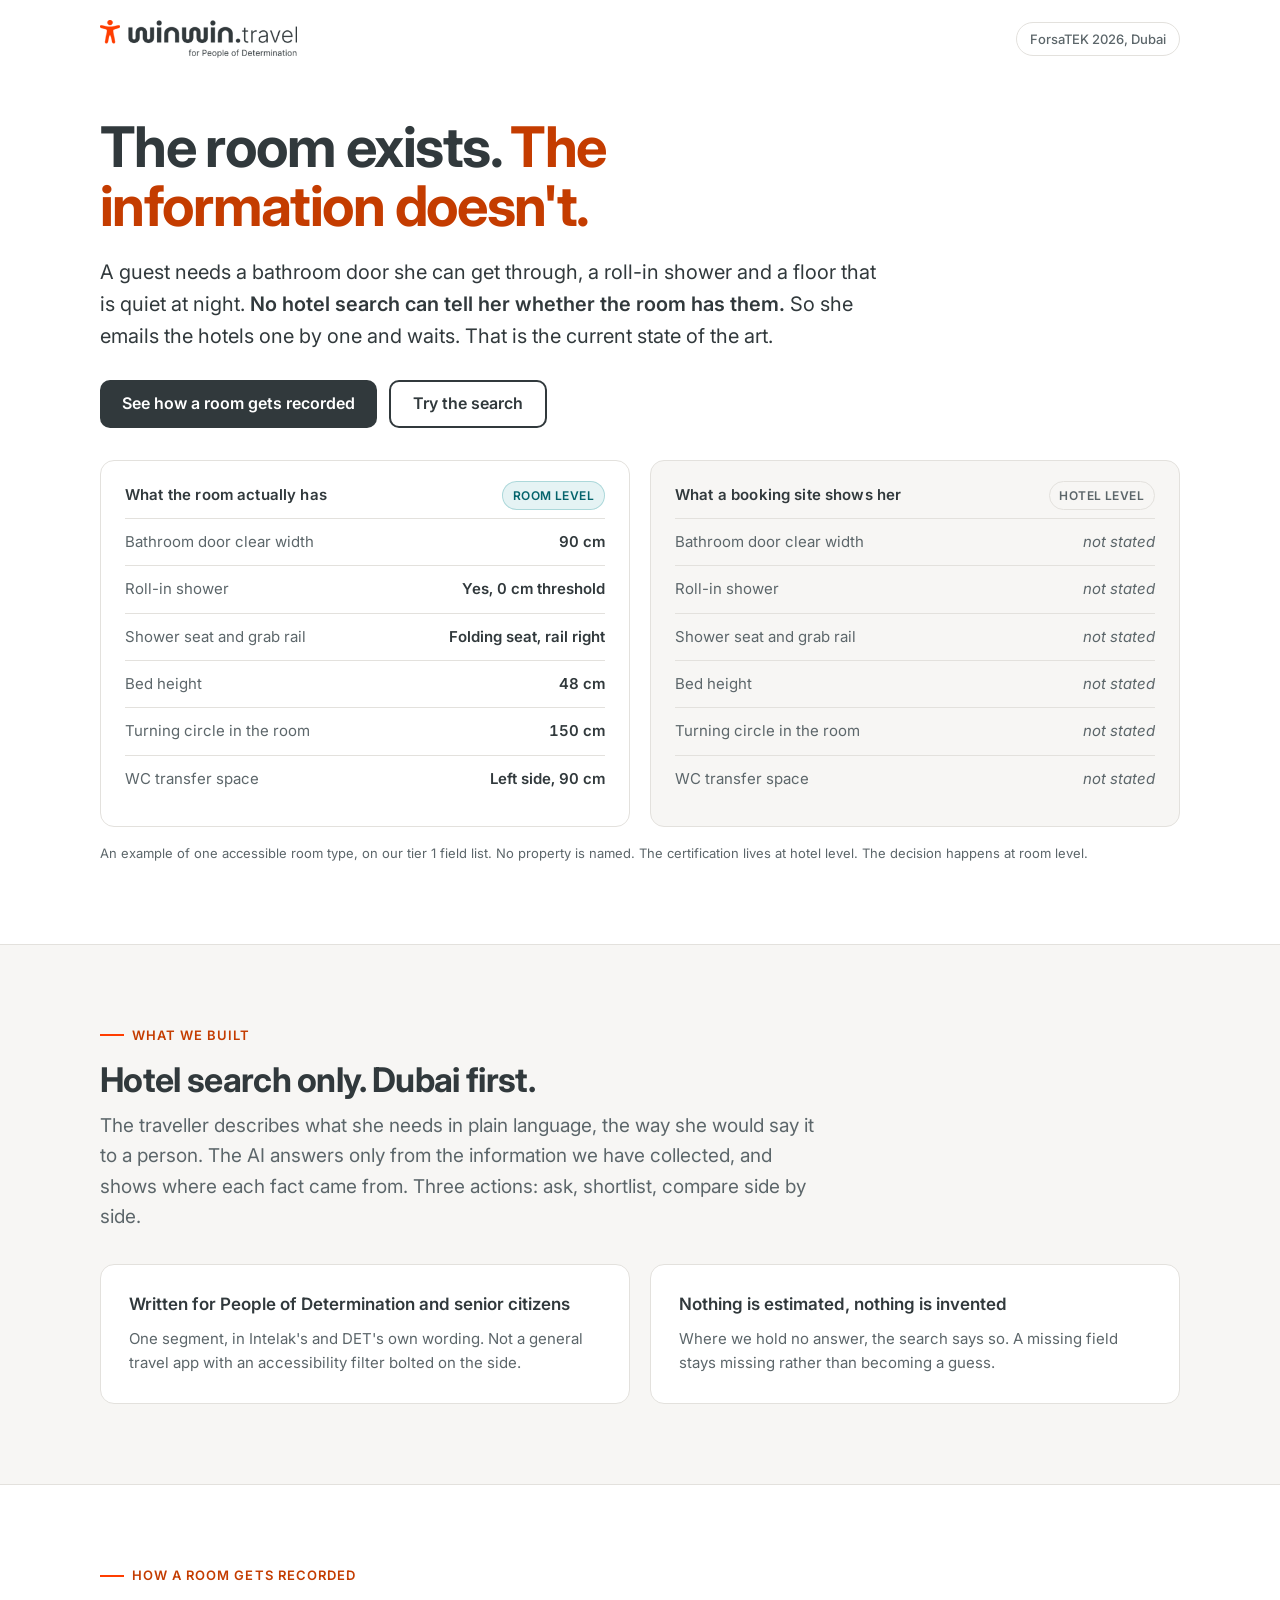
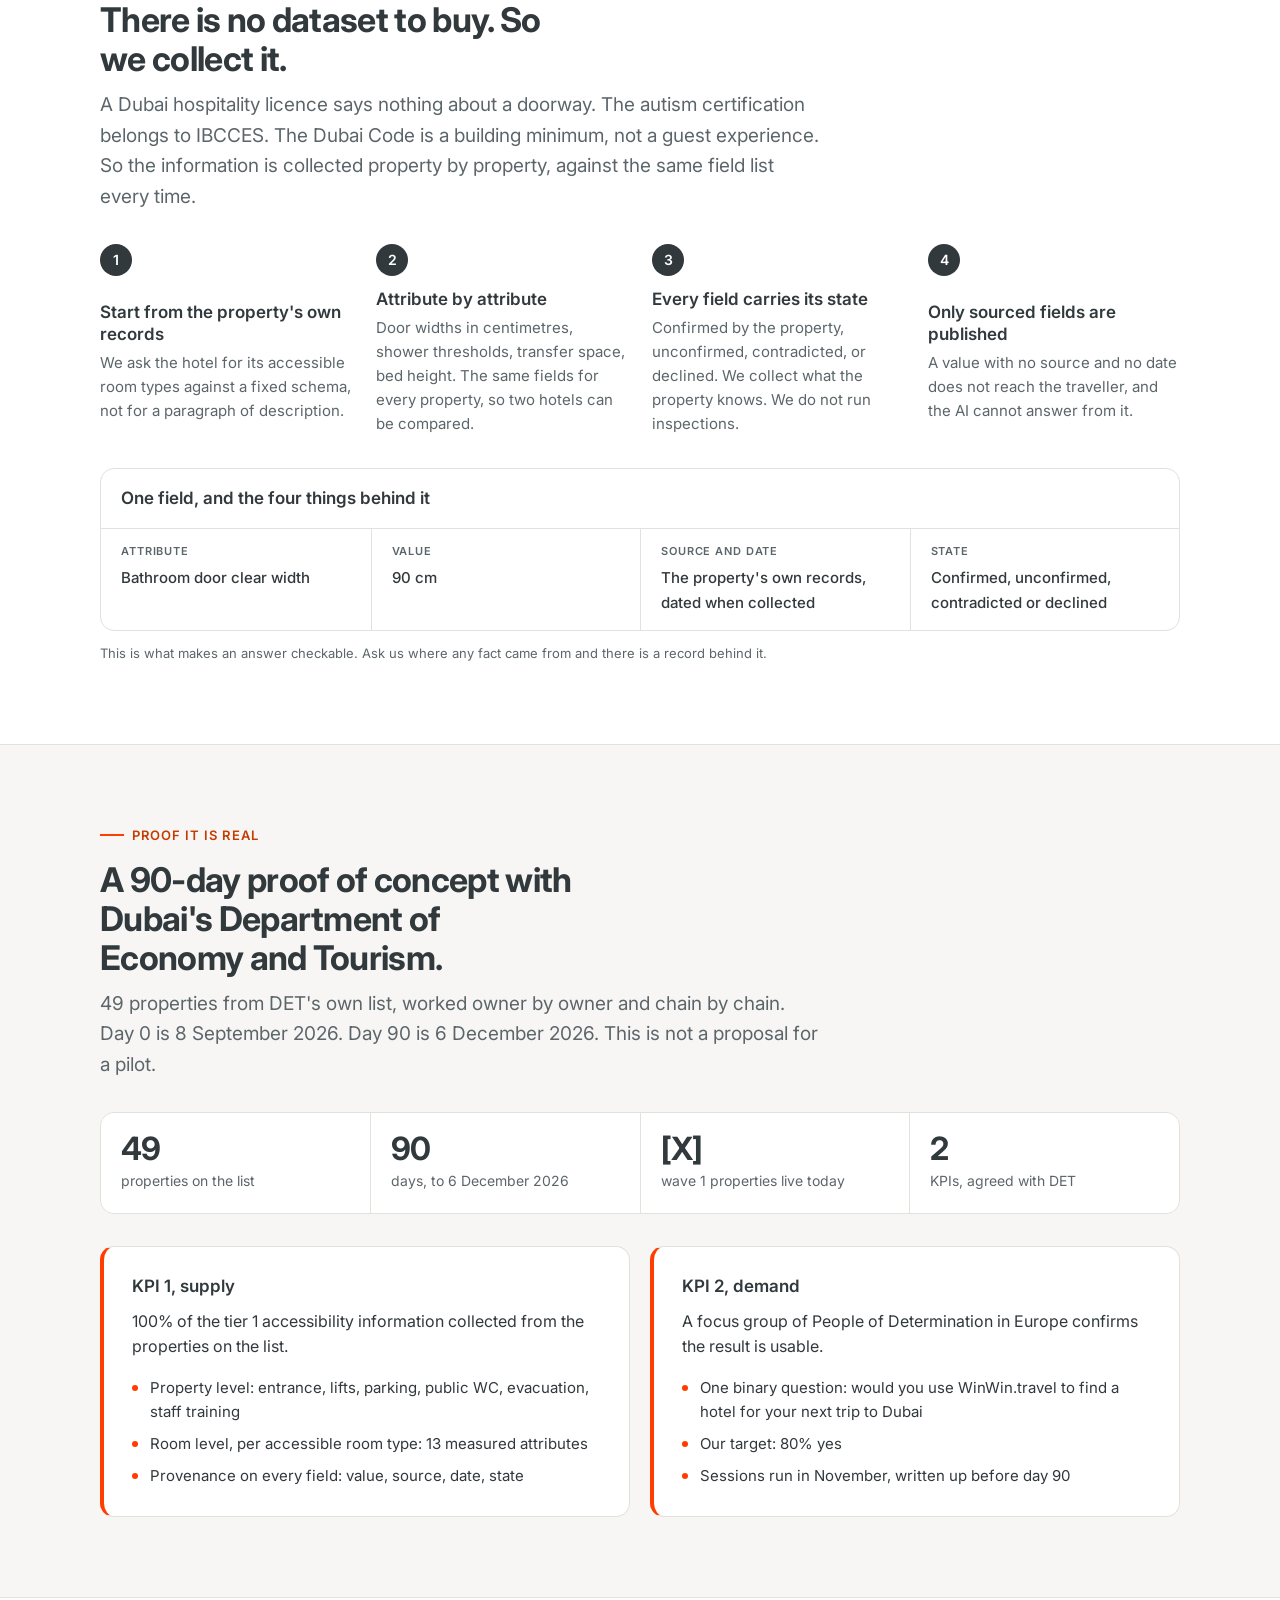
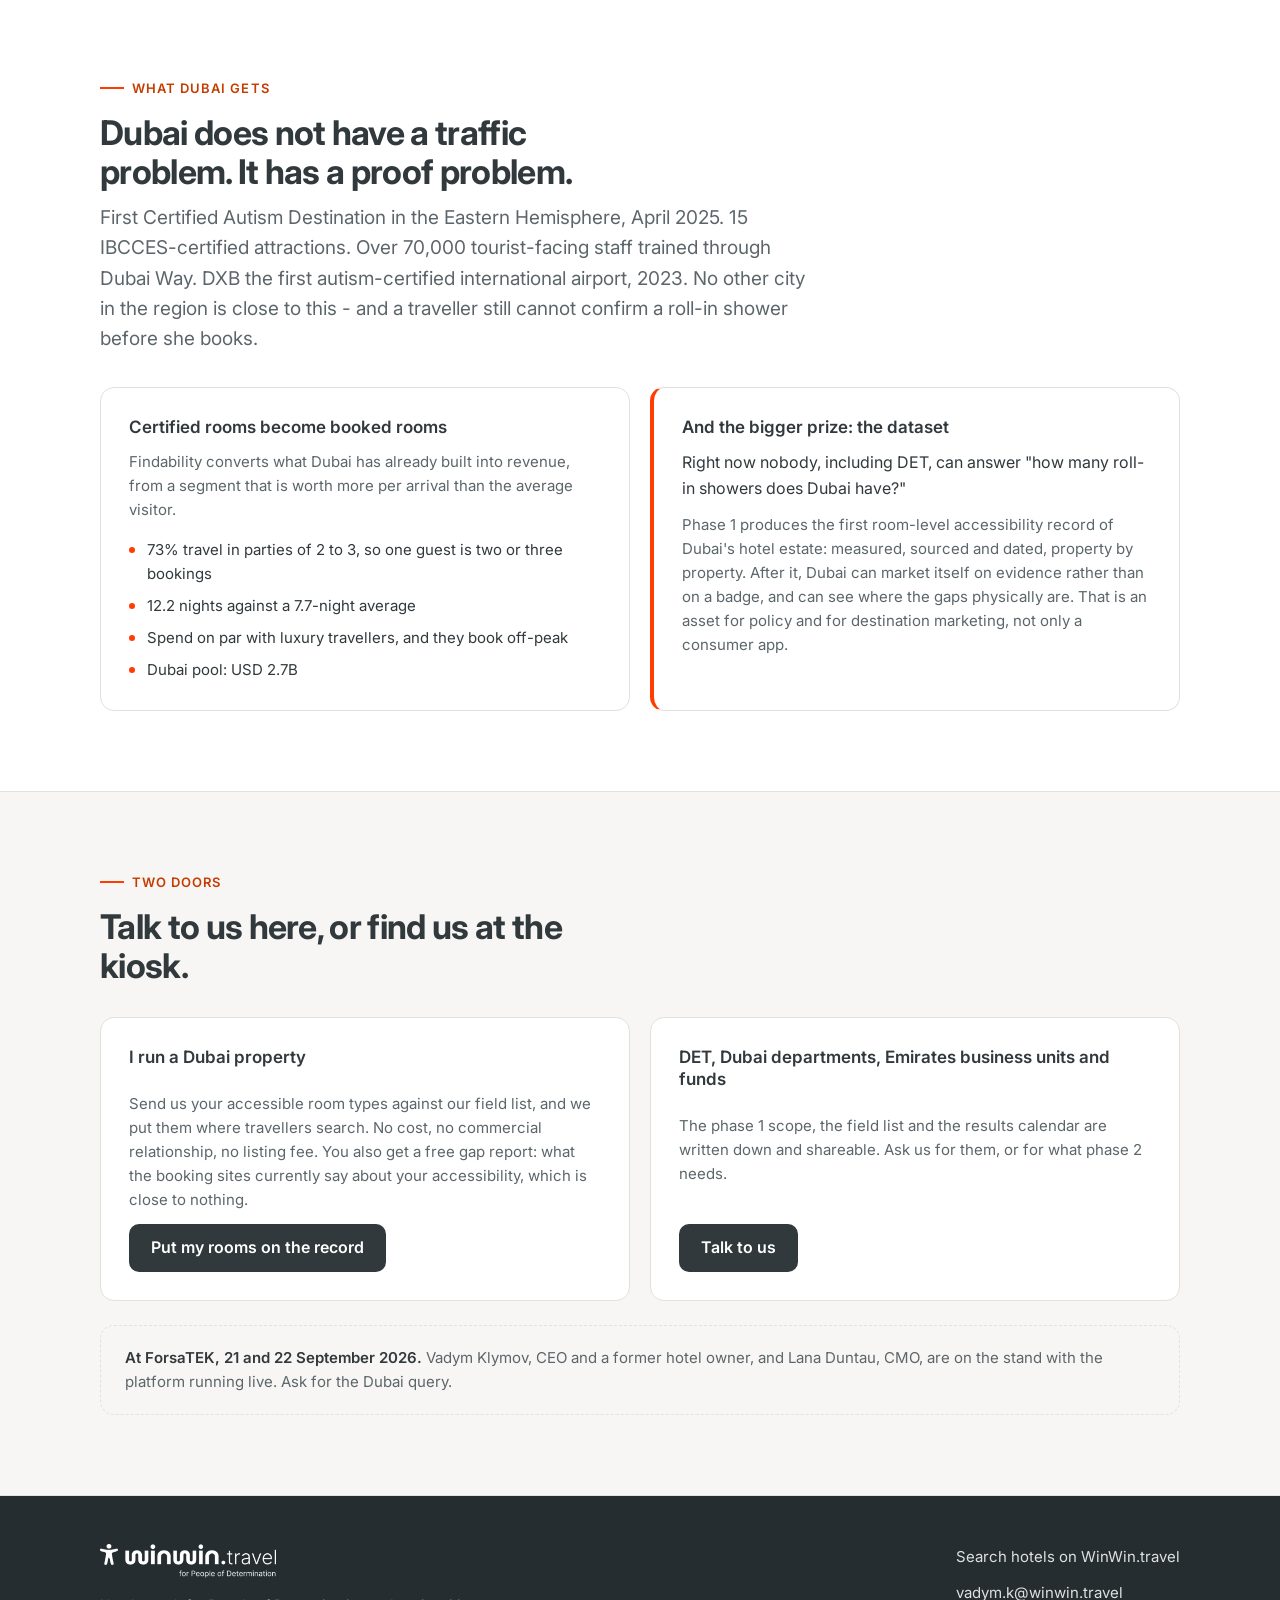
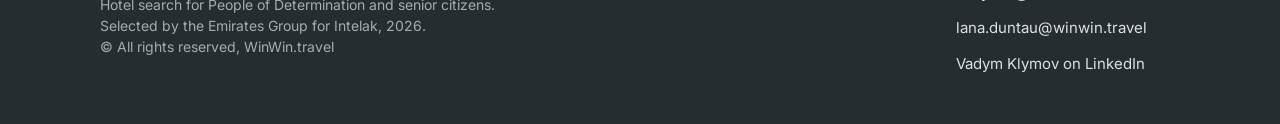
==== forsatek/index.html @ 9379a4a3 "forsatek landing QR destination for the ForsaTEK kiosk panel. Six blocks: the gap, the bridge, how a" ====
<!DOCTYPE html>
<html lang="en">
<head>
<!-- Google Tag Manager -->
<script>(function(w,d,s,l,i){w[l]=w[l]||[];w[l].push({'gtm.start':
new Date().getTime(),event:'gtm.js'});var f=d.getElementsByTagName(s)[0],
j=d.createElement(s),dl=l!='dataLayer'?'&l='+l:'';j.async=true;j.src=
'https://www.googletagmanager.com/gtm.js?id='+i+dl;f.parentNode.insertBefore(j,f);
})(window,document,'script','dataLayer','GTM-TPFXL96C');</script>
<!-- End Google Tag Manager -->
<meta charset="UTF-8">
<meta name="viewport" content="width=device-width, initial-scale=1.0">
<title>How a room gets recorded - WinWin.travel at ForsaTEK 2026</title>
<meta name="description" content="Hotel search for People of Determination and senior citizens. We collect hotel accessibility information room by room, with a source and a date on every field, and make it searchable in plain language. Dubai first.">
<meta name="theme-color" content="#31393C">
<meta property="og:title" content="The room exists. The information doesn't.">
<meta property="og:description" content="WinWin.travel collects hotel accessibility information room by room and makes it searchable in plain language. A 90-day proof of concept in Dubai.">
<meta property="og:type" content="website">
<link rel="preconnect" href="https://fonts.googleapis.com">
<link rel="preconnect" href="https://fonts.gstatic.com" crossorigin>
<link href="https://fonts.googleapis.com/css2?family=Inter:wght@400;500;600;700&display=swap" rel="stylesheet">
<link rel="icon" type="image/png" href="../shared/favicon.png">

<!--
  CLEARANCE - three places on this page name a third party. All three are the
  same decision, still open as of 27 Aug 2026, and each is marked inline with
  <!- - clearance - ->:
    1. "Dubai's Department of Economy and Tourism" in the proof section.
       Needs Jeff's approved sentence in writing.
    2. Emirates Group / Intelak in the footer. Goes to Fahad, not Jeff.
    3. The status word on the proof of concept - scoped, agreed, running.
  Strip or reword all three together. The kiosk panel and this page must say
  the same thing.

  PLACEHOLDER - the wave 1 property count is marked [X]. It changes daily.
  Fill it before the QR is printed, or delete that one stat.
-->

<style>
*, *::before, *::after { box-sizing: border-box; margin: 0; padding: 0; }
:root {
  color-scheme: light;
  --ink:      #31393C;
  --ink-2:    #5C666A;
  --brand:    #FF3D00;
  --brand-ink:#C43C00;
  --teal:     #078691;
  --line:     #E3E1DD;
  --bg:       #FFFFFF;
  --bg-2:     #F7F6F4;
  --r: 14px;
  --font: 'Inter', ui-sans-serif, system-ui, -apple-system, sans-serif;
}
html { -webkit-text-size-adjust: 100%; scroll-behavior: smooth; }
@media (prefers-reduced-motion: reduce) { html { scroll-behavior: auto; } }
body {
  font-family: var(--font);
  font-size: 1rem; line-height: 1.6;
  color: var(--ink); background: var(--bg);
  -webkit-font-smoothing: antialiased;
}
img { max-width: 100%; display: block; }
a { color: var(--brand-ink); }
a:focus-visible, .btn:focus-visible, .skip:focus {
  outline: 3px solid var(--brand-ink); outline-offset: 3px; border-radius: 4px;
}
.skip {
  position: absolute; left: -9999px; top: 0;
  background: var(--ink); color: #fff; padding: .75rem 1rem; z-index: 50;
  text-decoration: none;
}
.skip:focus { left: .5rem; top: .5rem; }

.wrap { width: min(1080px, 92vw); margin-inline: auto; }
section { padding-block: clamp(2.75rem, 7vw, 5rem); }
.alt { background: var(--bg-2); border-block: 1px solid var(--line); }

/* ── HEAD ───────────────────────────────────── */
.site-head {
  display: flex; align-items: center; justify-content: space-between;
  gap: 1rem; padding-block: 1.25rem;
}
.site-head img { height: clamp(30px, 5vw, 38px); width: auto; }
.tag {
  font-size: .8125rem; font-weight: 500; color: var(--ink-2);
  border: 1px solid var(--line); border-radius: 2rem;
  padding: .35rem .8rem; white-space: nowrap;
}

/* ── TYPE ───────────────────────────────────── */
h1 {
  font-size: clamp(2rem, 7vw, 3.5rem); line-height: 1.05;
  letter-spacing: -.03em; font-weight: 700; max-width: 16ch;
}
h1 em { font-style: normal; color: var(--brand-ink); }
h2 {
  font-size: clamp(1.5rem, 4.2vw, 2.125rem); line-height: 1.15;
  letter-spacing: -.02em; font-weight: 700; max-width: 22ch;
}
h3 { font-size: 1.0625rem; line-height: 1.3; font-weight: 600; }
.eyebrow {
  display: flex; align-items: center; gap: .5rem;
  font-size: .8125rem; font-weight: 600; letter-spacing: .08em;
  text-transform: uppercase; color: var(--brand-ink); margin-bottom: .875rem;
}
.eyebrow::before { content: ''; width: 1.5rem; height: 2px; background: var(--brand); flex: none; }
.lede { font-size: clamp(1rem, 2.2vw, 1.1875rem); color: var(--ink-2); max-width: 60ch; }
.note { font-size: .8125rem; color: var(--ink-2); }
p + p, h2 + .lede, h3 + p { margin-top: .75rem; }
.stack > * + * { margin-top: 1.5rem; }

/* ── HERO ───────────────────────────────────── */
.hero { padding-top: clamp(1.5rem, 4vw, 2.5rem); }
.hero .lede { margin-top: 1.25rem; font-size: clamp(1.0625rem, 2.4vw, 1.25rem); color: var(--ink); }
.hero .lede b { font-weight: 600; }
.cta-row { display: flex; flex-wrap: wrap; gap: .75rem; margin-top: 1.75rem; }
.btn {
  display: inline-flex; align-items: center; justify-content: center; gap: .5rem;
  min-height: 48px; padding: .75rem 1.375rem; border-radius: 10px;
  background: var(--ink); color: #fff; text-decoration: none;
  font-weight: 600; font-size: 1rem; line-height: 1.2;
  transition: background .18s;
}
.btn:hover { background: #1E2426; }
.btn--ghost { background: #fff; color: var(--ink); border: 2px solid var(--ink); }
.btn--ghost:hover { background: var(--bg-2); }

/* ── PANELS / SPLIT ─────────────────────────── */
.split { display: grid; gap: 1rem; margin-top: 2rem; }
@media (min-width: 760px) { .split { grid-template-columns: 1fr 1fr; gap: 1.25rem; } }
.panel {
  background: #fff; border: 1px solid var(--line);
  border-radius: var(--r); padding: 1.25rem clamp(1.25rem, 2.5vw, 1.5rem) 1.5rem;
}
.panel--muted { background: var(--bg-2); }
.panel-head {
  display: flex; align-items: baseline; justify-content: space-between;
  gap: .75rem; flex-wrap: wrap; padding-bottom: .5rem;
}
.panel-head h3 { font-size: .9375rem; letter-spacing: .01em; }
.badge {
  font-size: .75rem; font-weight: 600; letter-spacing: .04em; text-transform: uppercase;
  padding: .25rem .6rem; border-radius: 2rem;
  background: rgba(7,134,145,.1); color: #05646C; border: 1px solid rgba(7,134,145,.25);
}
.badge--flat { background: var(--bg-2); color: var(--ink-2); border-color: var(--line); }
.rows { list-style: none; }
.rows li {
  display: flex; align-items: baseline; justify-content: space-between; gap: 1rem;
  padding: .7rem 0; border-top: 1px solid var(--line); font-size: .9375rem;
}
.rows .k { color: var(--ink-2); }
.rows .v { font-weight: 600; text-align: right; font-variant-numeric: tabular-nums; }
.panel--muted .rows .v { font-weight: 400; color: var(--ink-2); font-style: italic; }

/* ── STEPS ──────────────────────────────────── */
.steps { list-style: none; display: grid; gap: 1.25rem; margin-top: 2rem; }
@media (min-width: 900px) { .steps { grid-template-columns: repeat(4, 1fr); gap: 1.5rem; } }
.steps li { display: grid; grid-template-columns: auto 1fr; gap: .875rem; align-items: start; }
@media (min-width: 900px) { .steps li { grid-template-columns: 1fr; gap: .75rem; } }
.num {
  width: 2rem; height: 2rem; border-radius: 50%; flex: none;
  background: var(--ink); color: #fff;
  display: grid; place-items: center; font-size: .875rem; font-weight: 600;
}
.steps p { font-size: .9375rem; color: var(--ink-2); margin-top: .375rem; }

/* ── FIELD ANATOMY ──────────────────────────── */
.field {
  margin-top: 2rem; border: 1px solid var(--line); border-radius: var(--r);
  background: #fff; overflow: hidden;
}
.field-top {
  padding: 1rem 1.25rem; border-bottom: 1px solid var(--line);
  font-size: 1.0625rem; font-weight: 600;
}
.field-parts { display: grid; }
@media (min-width: 700px) { .field-parts { grid-template-columns: repeat(4, 1fr); } }
.field-part { padding: .875rem 1.25rem; border-top: 1px solid var(--line); }
@media (min-width: 700px) {
  .field-part { border-top: none; border-left: 1px solid var(--line); }
  .field-part:first-child { border-left: none; }
}
.field-part .k {
  display: block; font-size: .6875rem; font-weight: 600; letter-spacing: .08em;
  text-transform: uppercase; color: var(--ink-2); margin-bottom: .25rem;
}
.field-part .v { font-size: .9375rem; font-weight: 500; }

/* ── STATS ──────────────────────────────────── */
.stats {
  display: grid; grid-template-columns: repeat(2, 1fr);
  gap: 1px; background: var(--line); border: 1px solid var(--line);
  border-radius: var(--r); overflow: hidden; margin-top: 2rem;
}
@media (min-width: 760px) { .stats { grid-template-columns: repeat(4, 1fr); } }
.stat { background: #fff; padding: 1.125rem 1.25rem 1.25rem; }
.stat b {
  display: block; font-size: clamp(1.5rem, 4vw, 2rem); font-weight: 700;
  letter-spacing: -.02em; line-height: 1.1;
}
.stat span { display: block; font-size: .875rem; color: var(--ink-2); margin-top: .25rem; }

/* ── CARDS ──────────────────────────────────── */
.cards { display: grid; gap: 1rem; margin-top: 2rem; }
@media (min-width: 760px) { .cards { grid-template-columns: 1fr 1fr; gap: 1.25rem; } }
.card {
  background: #fff; border: 1px solid var(--line); border-radius: var(--r);
  padding: clamp(1.25rem, 3vw, 1.75rem);
}
.card--lead { border-left: 4px solid var(--brand); }
.card p { color: var(--ink-2); font-size: .9375rem; }
.card p.strong { color: var(--ink); font-size: 1rem; }
.card ul { list-style: none; margin-top: 1rem; display: grid; gap: .5rem; }
.card ul li { font-size: .9375rem; padding-left: 1.125rem; position: relative; }
.card ul li::before {
  content: ''; position: absolute; left: 0; top: .55rem;
  width: .375rem; height: .375rem; border-radius: 50%; background: var(--brand);
}

/* ── DOORS ──────────────────────────────────── */
.doors { display: grid; gap: 1rem; margin-top: 2rem; }
@media (min-width: 760px) { .doors { grid-template-columns: 1fr 1fr; gap: 1.25rem; } }
.door {
  background: #fff; border: 1px solid var(--line); border-radius: var(--r);
  padding: clamp(1.25rem, 3vw, 1.75rem);
  display: flex; flex-direction: column; gap: .75rem; align-items: flex-start;
}
.door p { color: var(--ink-2); font-size: .9375rem; }
.door .btn { margin-top: auto; }
.at-event {
  margin-top: 1.5rem; padding: 1.25rem 1.5rem;
  border: 1px dashed var(--line); border-radius: var(--r);
  font-size: .9375rem; color: var(--ink-2);
}
.at-event b { color: var(--ink); font-weight: 600; }

/* ── FOOTER ─────────────────────────────────── */
.site-footer {
  background: #262D30; color: rgba(255,255,255,.8);
  padding-block: clamp(2rem, 5vw, 3rem);
}
.footer-inner { display: grid; gap: 1.5rem; }
@media (min-width: 760px) { .footer-inner { grid-template-columns: 1fr auto; align-items: start; } }
.site-footer img { height: 34px; width: auto; filter: brightness(0) invert(1); }
.footer-copy { font-size: .875rem; color: rgba(255,255,255,.6); margin-top: 1rem; line-height: 1.5; }
.footer-links { list-style: none; display: grid; gap: .625rem; }
.footer-links a { color: rgba(255,255,255,.85); text-decoration: none; font-size: .9375rem; }
.footer-links a:hover { color: var(--brand); text-decoration: underline; }
</style>
</head>
<body>
<!-- Google Tag Manager (noscript) -->
<noscript><iframe src="https://www.googletagmanager.com/ns.html?id=GTM-TPFXL96C"
height="0" width="0" style="display:none;visibility:hidden"></iframe></noscript>
<!-- End Google Tag Manager (noscript) -->

<a class="skip" href="#main">Skip to content</a>

<header class="wrap site-head">
  <img src="assets/logo.png" alt="WinWin.travel, hotel search for People of Determination" width="648" height="125">
  <span class="tag">ForsaTEK 2026, Dubai</span>
</header>

<main id="main">

  <!-- 1 - THE GAP -->
  <section class="wrap hero" aria-labelledby="gap-h">
    <h1 id="gap-h">The room exists. <em>The information doesn't.</em></h1>
    <p class="lede">
      A guest needs a bathroom door she can get through, a roll-in shower and a floor that
      is quiet at night. <b>No hotel search can tell her whether the room has them.</b>
      So she emails the hotels one by one and waits. That is the current state of the art.
    </p>
    <div class="cta-row">
      <a class="btn" href="#method">See how a room gets recorded</a>
      <a class="btn btn--ghost" href="https://winwin.travel/app/" target="_blank" rel="noopener">Try the search</a>
    </div>

    <div class="split">
      <div class="panel">
        <div class="panel-head">
          <h3>What the room actually has</h3>
          <span class="badge">Room level</span>
        </div>
        <ul class="rows">
          <li><span class="k">Bathroom door clear width</span> <span class="v">90 cm</span></li>
          <li><span class="k">Roll-in shower</span> <span class="v">Yes, 0 cm threshold</span></li>
          <li><span class="k">Shower seat and grab rail</span> <span class="v">Folding seat, rail right</span></li>
          <li><span class="k">Bed height</span> <span class="v">48 cm</span></li>
          <li><span class="k">Turning circle in the room</span> <span class="v">150 cm</span></li>
          <li><span class="k">WC transfer space</span> <span class="v">Left side, 90 cm</span></li>
        </ul>
      </div>
      <div class="panel panel--muted">
        <div class="panel-head">
          <h3>What a booking site shows her</h3>
          <span class="badge badge--flat">Hotel level</span>
        </div>
        <ul class="rows">
          <li><span class="k">Bathroom door clear width</span> <span class="v">not stated</span></li>
          <li><span class="k">Roll-in shower</span> <span class="v">not stated</span></li>
          <li><span class="k">Shower seat and grab rail</span> <span class="v">not stated</span></li>
          <li><span class="k">Bed height</span> <span class="v">not stated</span></li>
          <li><span class="k">Turning circle in the room</span> <span class="v">not stated</span></li>
          <li><span class="k">WC transfer space</span> <span class="v">not stated</span></li>
        </ul>
      </div>
    </div>
    <p class="note" style="margin-top:1rem">
      An example of one accessible room type, on our tier 1 field list. No property is named.
      The certification lives at hotel level. The decision happens at room level.
    </p>
  </section>

  <!-- 2 - THE BRIDGE -->
  <section class="alt" aria-labelledby="bridge-h">
    <div class="wrap stack">
      <div>
        <p class="eyebrow">What we built</p>
        <h2 id="bridge-h">Hotel search only. Dubai first.</h2>
        <p class="lede">
          The traveller describes what she needs in plain language, the way she would say it
          to a person. The AI answers only from the information we have collected, and shows
          where each fact came from. Three actions: ask, shortlist, compare side by side.
        </p>
      </div>
      <div class="cards">
        <div class="card">
          <h3>Written for People of Determination and senior citizens</h3>
          <p>One segment, in Intelak's and DET's own wording. Not a general travel app with an
             accessibility filter bolted on the side.</p>
        </div>
        <div class="card">
          <h3>Nothing is estimated, nothing is invented</h3>
          <p>Where we hold no answer, the search says so. A missing field stays missing rather
             than becoming a guess.</p>
        </div>
      </div>
    </div>
  </section>

  <!-- 3 - THE METHOD -->
  <section class="wrap" id="method" aria-labelledby="method-h">
    <p class="eyebrow">How a room gets recorded</p>
    <h2 id="method-h">There is no dataset to buy. So we collect it.</h2>
    <p class="lede">
      A Dubai hospitality licence says nothing about a doorway. The autism certification
      belongs to IBCCES. The Dubai Code is a building minimum, not a guest experience.
      So the information is collected property by property, against the same field list every time.
    </p>

    <ol class="steps">
      <li>
        <span class="num" aria-hidden="true">1</span>
        <div>
          <h3>Start from the property's own records</h3>
          <p>We ask the hotel for its accessible room types against a fixed schema, not for a
             paragraph of description.</p>
        </div>
      </li>
      <li>
        <span class="num" aria-hidden="true">2</span>
        <div>
          <h3>Attribute by attribute</h3>
          <p>Door widths in centimetres, shower thresholds, transfer space, bed height. The same
             fields for every property, so two hotels can be compared.</p>
        </div>
      </li>
      <li>
        <span class="num" aria-hidden="true">3</span>
        <div>
          <h3>Every field carries its state</h3>
          <p>Confirmed by the property, unconfirmed, contradicted, or declined. We collect what
             the property knows. We do not run inspections.</p>
        </div>
      </li>
      <li>
        <span class="num" aria-hidden="true">4</span>
        <div>
          <h3>Only sourced fields are published</h3>
          <p>A value with no source and no date does not reach the traveller, and the AI cannot
             answer from it.</p>
        </div>
      </li>
    </ol>

    <div class="field">
      <div class="field-top">One field, and the four things behind it</div>
      <div class="field-parts">
        <div class="field-part"><span class="k">Attribute</span><span class="v">Bathroom door clear width</span></div>
        <div class="field-part"><span class="k">Value</span><span class="v">90 cm</span></div>
        <div class="field-part"><span class="k">Source and date</span><span class="v">The property's own records, dated when collected</span></div>
        <div class="field-part"><span class="k">State</span><span class="v">Confirmed, unconfirmed, contradicted or declined</span></div>
      </div>
    </div>
    <p class="note" style="margin-top:.75rem">This is what makes an answer checkable. Ask us where any fact came from and there is a record behind it.</p>
  </section>

  <!-- 4 - PROOF -->
  <section class="alt" aria-labelledby="poc-h">
    <div class="wrap">
      <p class="eyebrow">Proof it is real</p>
      <!-- clearance: naming DET, and the status word in this heading -->
      <h2 id="poc-h">A 90-day proof of concept with Dubai's Department of Economy and Tourism.</h2>
      <p class="lede">
        49 properties from DET's own list, worked owner by owner and chain by chain. Day 0 is
        8 September 2026. Day 90 is 6 December 2026. This is not a proposal for a pilot.
      </p>

      <div class="stats">
        <div class="stat"><b>49</b><span>properties on the list</span></div>
        <div class="stat"><b>90</b><span>days, to 6 December 2026</span></div>
        <!-- PLACEHOLDER: fill or delete this stat before the QR is printed -->
        <div class="stat"><b>[X]</b><span>wave 1 properties live today</span></div>
        <div class="stat"><b>2</b><span>KPIs, agreed with DET</span></div>
      </div>

      <div class="cards">
        <div class="card card--lead">
          <h3>KPI 1, supply</h3>
          <p class="strong">100% of the tier 1 accessibility information collected from the properties on the list.</p>
          <ul>
            <li>Property level: entrance, lifts, parking, public WC, evacuation, staff training</li>
            <li>Room level, per accessible room type: 13 measured attributes</li>
            <li>Provenance on every field: value, source, date, state</li>
          </ul>
        </div>
        <div class="card card--lead">
          <h3>KPI 2, demand</h3>
          <p class="strong">A focus group of People of Determination in Europe confirms the result is usable.</p>
          <ul>
            <li>One binary question: would you use WinWin.travel to find a hotel for your next trip to Dubai</li>
            <li>Our target: 80% yes</li>
            <li>Sessions run in November, written up before day 90</li>
          </ul>
        </div>
      </div>
    </div>
  </section>

  <!-- 5 - WHAT DUBAI GETS -->
  <section class="wrap stack" aria-labelledby="dubai-h">
    <div>
      <p class="eyebrow">What Dubai gets</p>
      <h2 id="dubai-h">Dubai does not have a traffic problem. It has a proof problem.</h2>
      <p class="lede">
        First Certified Autism Destination in the Eastern Hemisphere, April 2025. 15 IBCCES-certified
        attractions. Over 70,000 tourist-facing staff trained through Dubai Way. DXB the first
        autism-certified international airport, 2023. No other city in the region is close to this -
        and a traveller still cannot confirm a roll-in shower before she books.
      </p>
    </div>

    <div class="cards">
      <div class="card">
        <h3>Certified rooms become booked rooms</h3>
        <p>Findability converts what Dubai has already built into revenue, from a segment that is
           worth more per arrival than the average visitor.</p>
        <ul>
          <li>73% travel in parties of 2 to 3, so one guest is two or three bookings</li>
          <li>12.2 nights against a 7.7-night average</li>
          <li>Spend on par with luxury travellers, and they book off-peak</li>
          <li>Dubai pool: USD 2.7B</li>
        </ul>
      </div>
      <div class="card card--lead">
        <h3>And the bigger prize: the dataset</h3>
        <p class="strong">Right now nobody, including DET, can answer "how many roll-in showers does Dubai have?"</p>
        <p>Phase 1 produces the first room-level accessibility record of Dubai's hotel estate: measured,
           sourced and dated, property by property. After it, Dubai can market itself on evidence rather
           than on a badge, and can see where the gaps physically are. That is an asset for policy and for
           destination marketing, not only a consumer app.</p>
      </div>
    </div>
  </section>

  <!-- 6 - TWO DOORS -->
  <section class="alt" aria-labelledby="doors-h">
    <div class="wrap">
      <p class="eyebrow">Two doors</p>
      <h2 id="doors-h">Talk to us here, or find us at the kiosk.</h2>

      <div class="doors">
        <div class="door">
          <h3>I run a Dubai property</h3>
          <p>Send us your accessible room types against our field list, and we put them where travellers
             search. No cost, no commercial relationship, no listing fee. You also get a free gap report:
             what the booking sites currently say about your accessibility, which is close to nothing.</p>
          <a class="btn" href="mailto:vadym.k@winwin.travel?subject=ForsaTEK%20-%20my%20property%27s%20accessible%20rooms">Put my rooms on the record</a>
        </div>
        <div class="door">
          <h3>DET, Dubai departments, Emirates business units and funds</h3>
          <p>The phase 1 scope, the field list and the results calendar are written down and shareable.
             Ask us for them, or for what phase 2 needs.</p>
          <a class="btn" href="mailto:vadym.k@winwin.travel?cc=lana.duntau@winwin.travel&amp;subject=ForsaTEK%20-%20WinWin.travel">Talk to us</a>
        </div>
      </div>

      <p class="at-event">
        <b>At ForsaTEK, 21 and 22 September 2026.</b> Vadym Klymov, CEO and a former hotel owner, and
        Lana Duntau, CMO, are on the stand with the platform running live. Ask for the Dubai query.
      </p>
    </div>
  </section>

</main>

<footer class="site-footer">
  <div class="wrap footer-inner">
    <div>
      <img src="assets/logo.png" alt="WinWin.travel" width="648" height="125">
      <p class="footer-copy">
        Hotel search for People of Determination and senior citizens.<br>
        <!-- clearance: naming the Emirates Group and Intelak goes to Fahad, not Jeff -->
        Selected by the Emirates Group for Intelak, 2026.<br>
        &copy; All rights reserved, WinWin.travel
      </p>
    </div>
    <ul class="footer-links">
      <li><a href="https://winwin.travel/app/" target="_blank" rel="noopener">Search hotels on WinWin.travel</a></li>
      <li><a href="mailto:vadym.k@winwin.travel">vadym.k@winwin.travel</a></li>
      <li><a href="mailto:lana.duntau@winwin.travel">lana.duntau@winwin.travel</a></li>
      <li><a href="https://www.linkedin.com/in/vadym-klymov/" target="_blank" rel="noopener">Vadym Klymov on LinkedIn</a></li>
    </ul>
  </div>
</footer>

<script>
// Forward UTM / click-tracking params from this page's URL onto every link that
// points to the WinWin.travel platform, so we learn which printed surface - panel
// QR, one-pager, business card, screen loop - actually converts.
(function () {
  var incoming = new URLSearchParams(window.location.search);
  var TRACKED = /^(utm_|gclid$|gbraid$|wbraid$|fbclid$|msclkid$|ttclid$|yclid$|ref$|referrer$)/i;

  var carry = [];
  incoming.forEach(function (value, key) {
    if (TRACKED.test(key)) carry.push([key, value]);
  });
  if (!carry.length) return;

  document.querySelectorAll('a[href*="winwin.travel"]').forEach(function (a) {
    var url;
    try { url = new URL(a.href, window.location.href); }
    catch (e) { return; }
    if (!/(^|\.)winwin\.travel$/i.test(url.hostname)) return;

    carry.forEach(function (pair) {
      if (!url.searchParams.has(pair[0])) url.searchParams.set(pair[0], pair[1]);
    });
    a.href = url.toString();
  });
})();
</script>
</body>
</html>
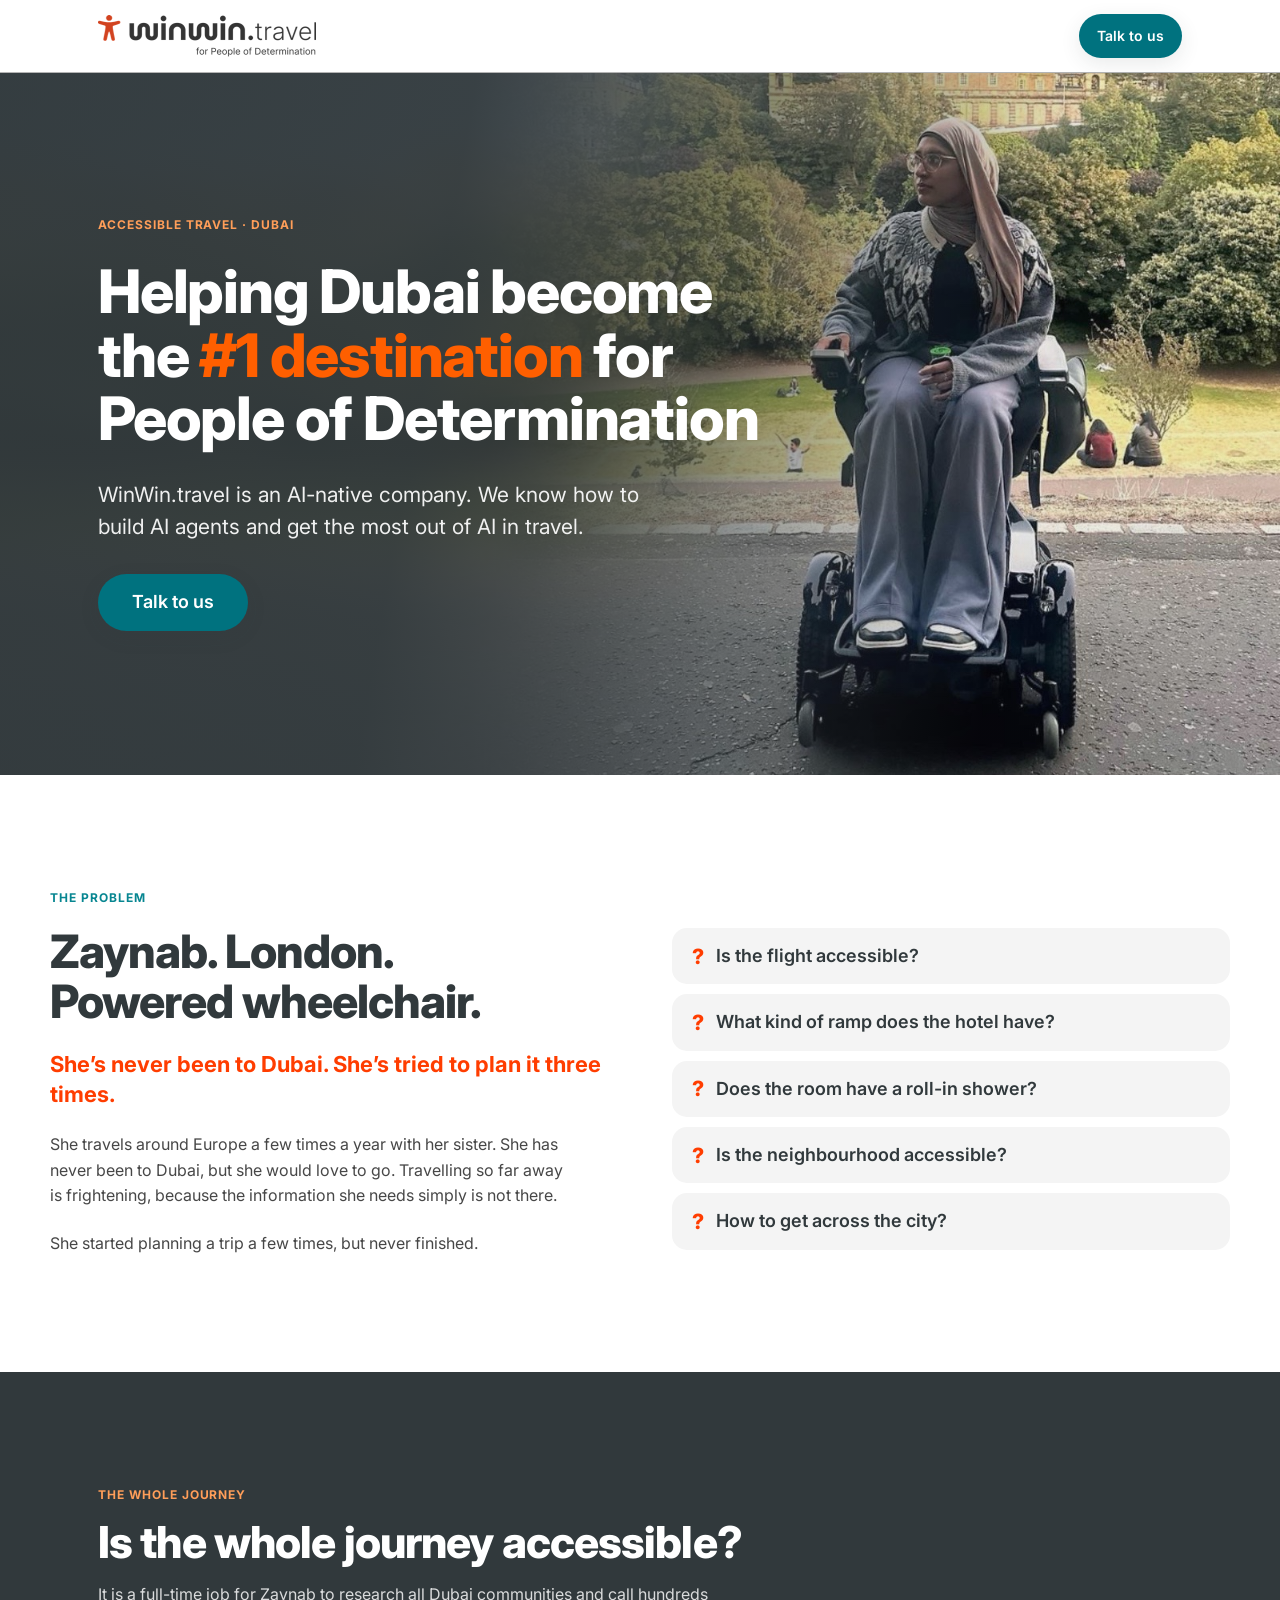
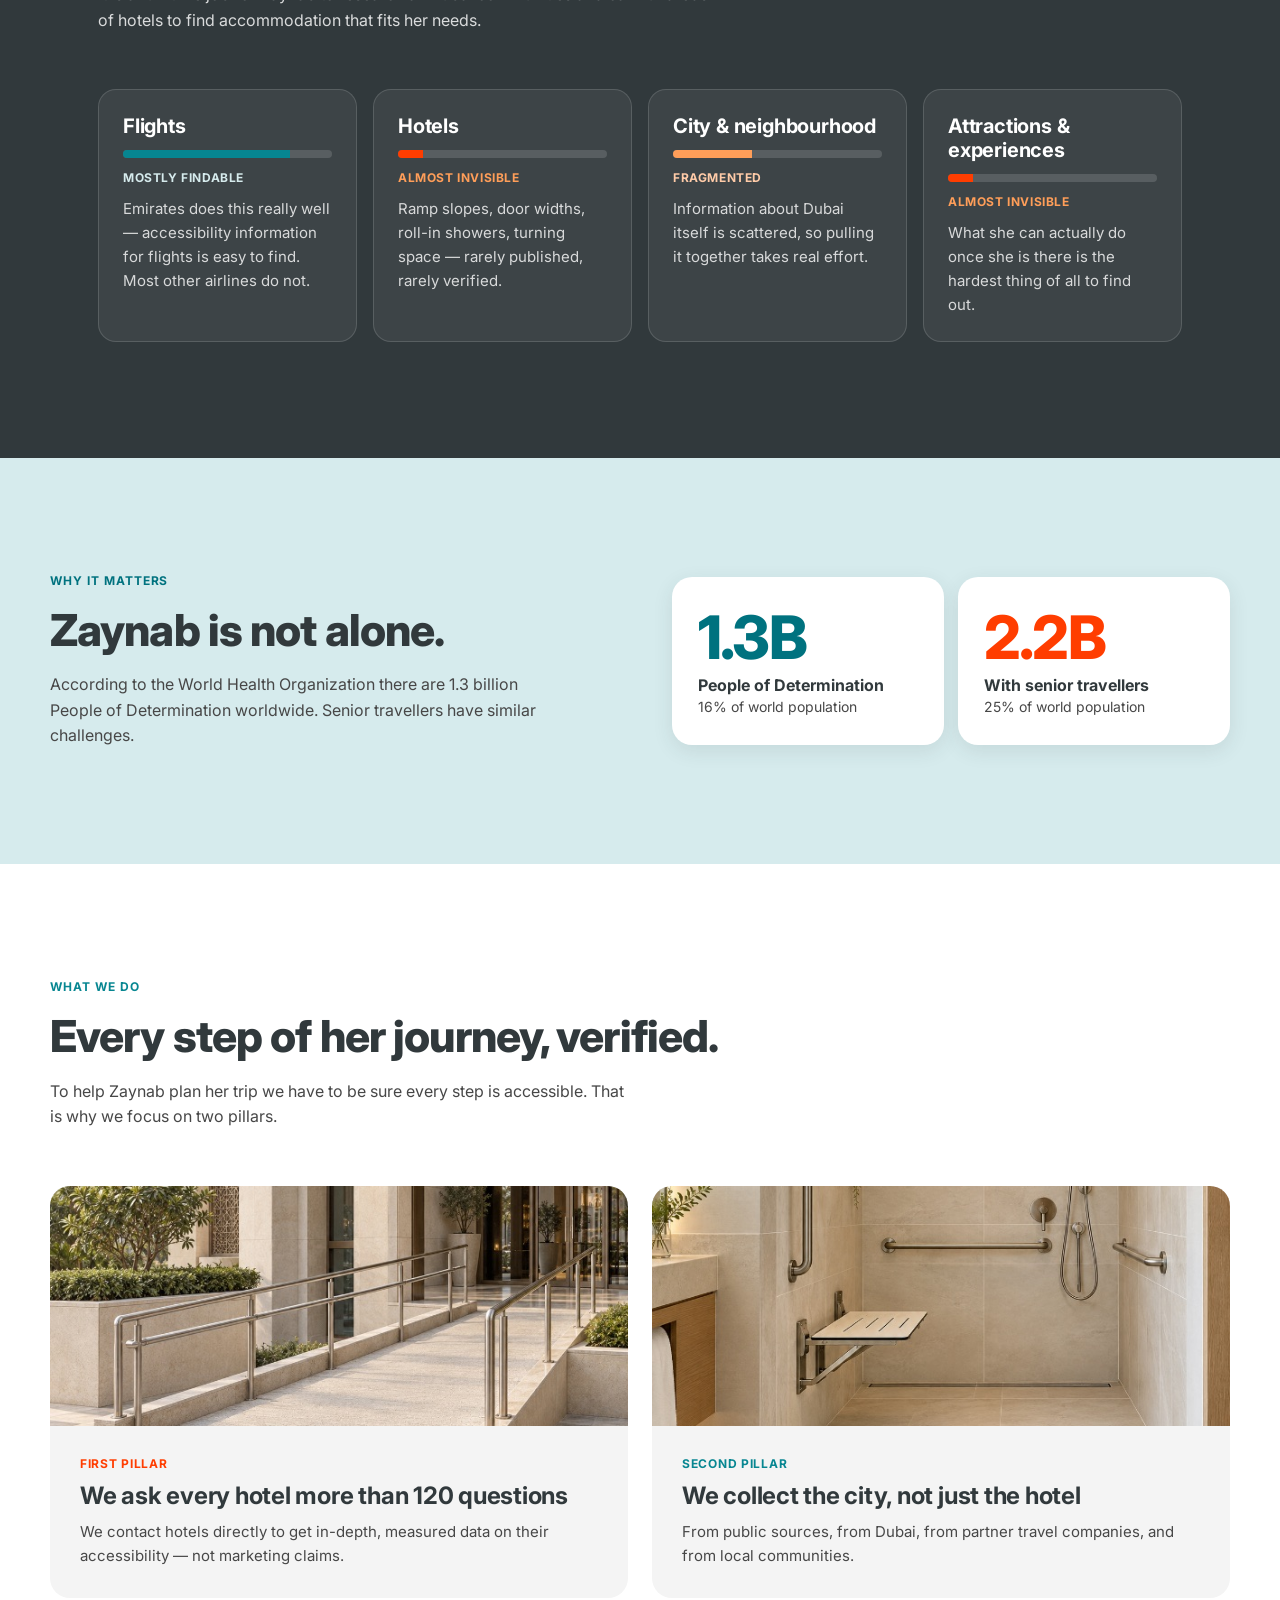
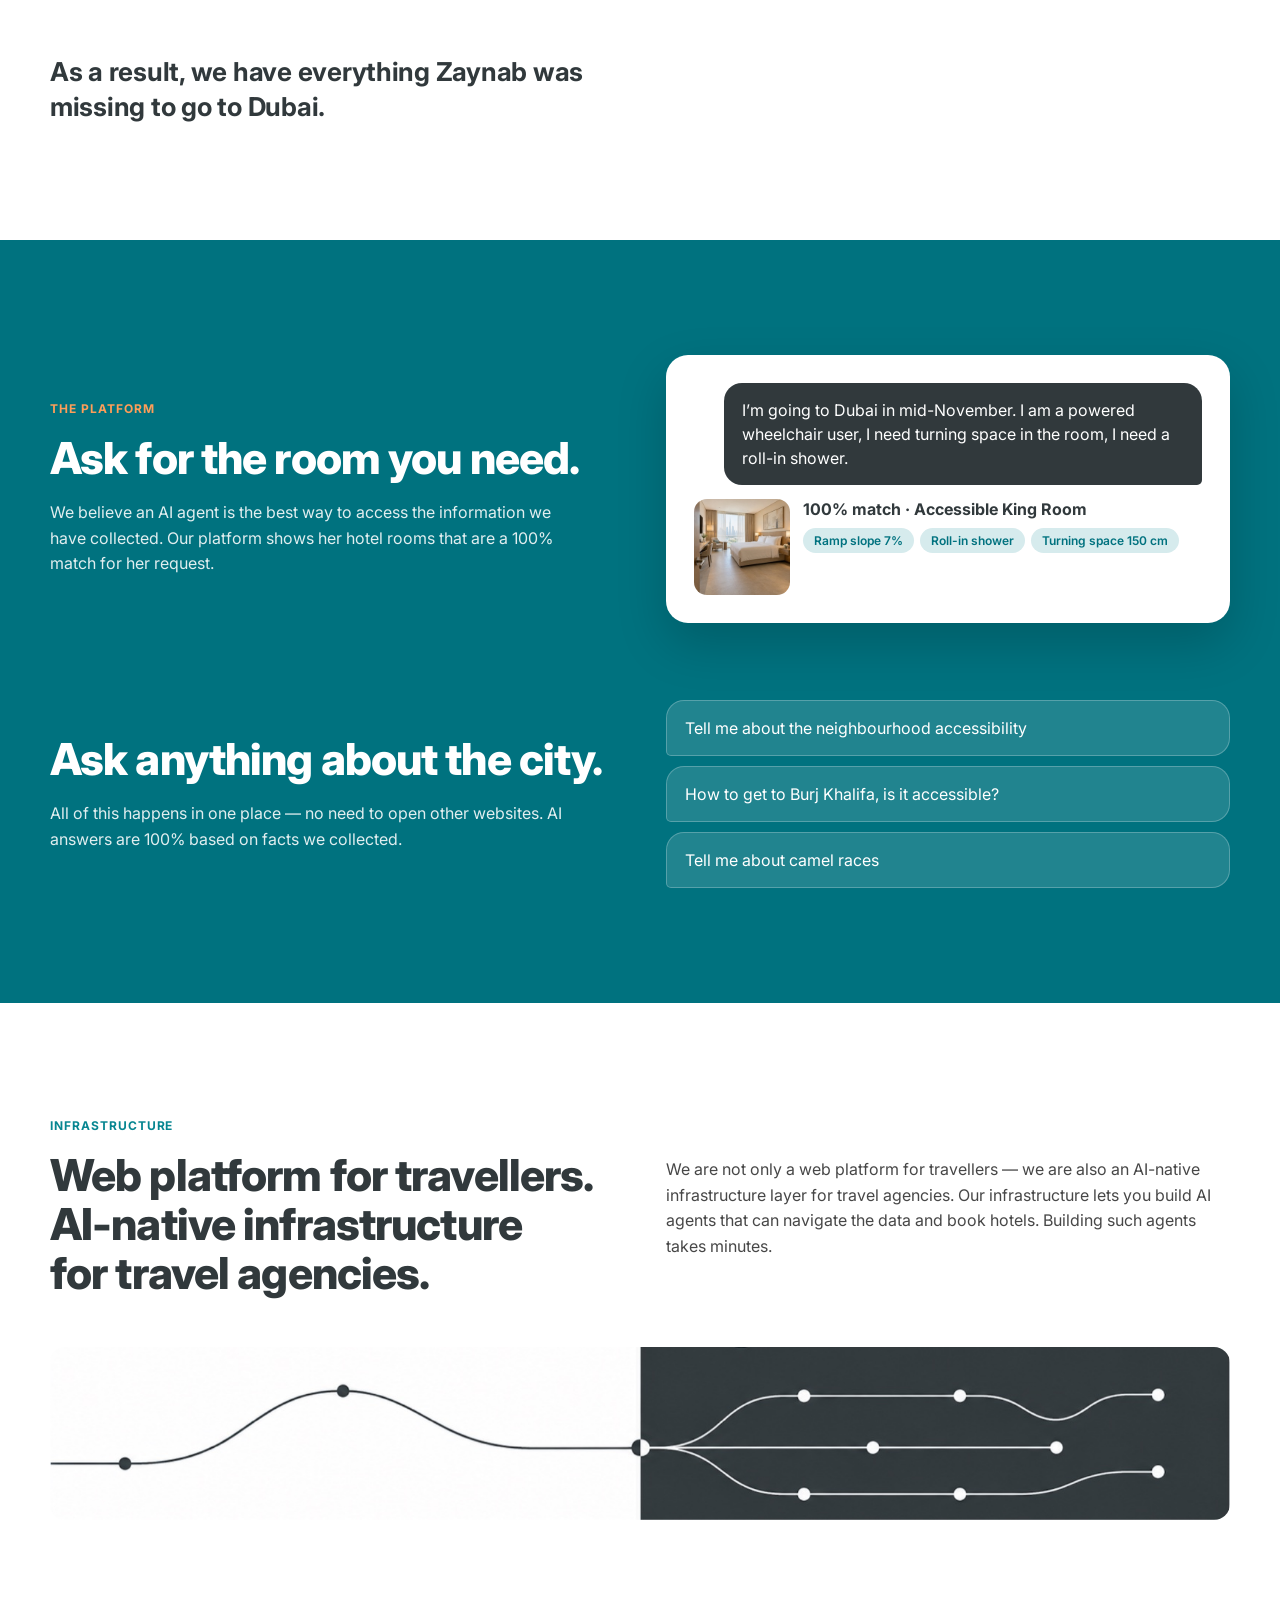
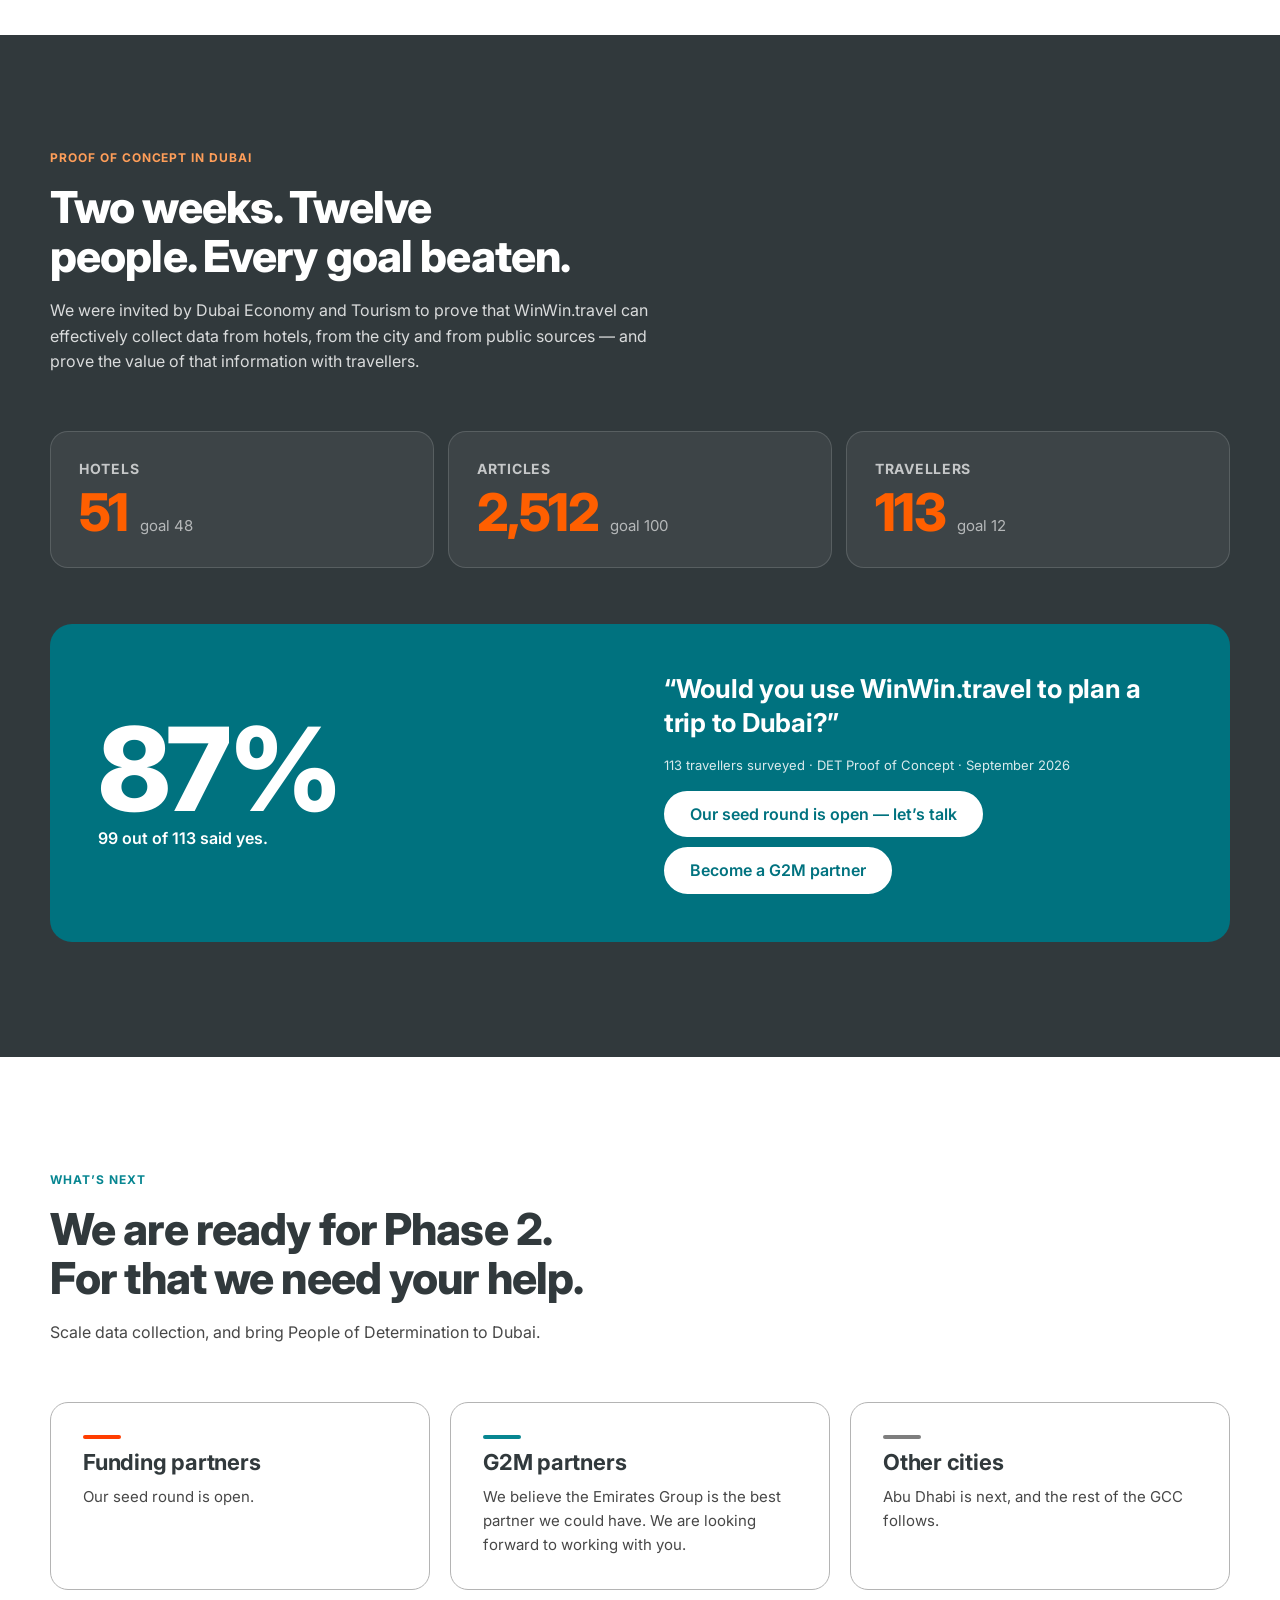
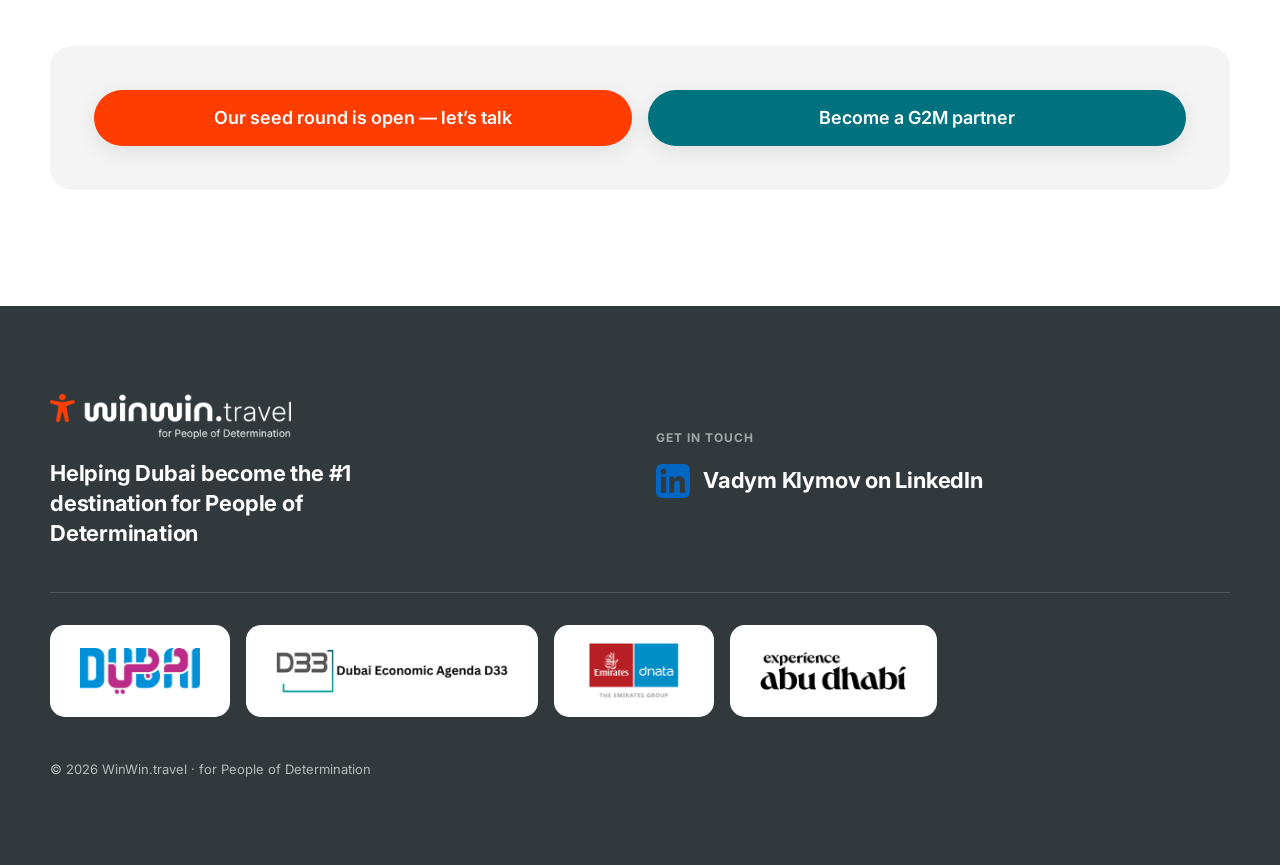
==== commit 170cf176: "Rebuild forsatek landing from the Claude Design handoff Replaces the previous ForsaTEK page with the" ====
--- a/forsatek/index.html
+++ b/forsatek/index.html
@@ -10,243 +10,478 @@
 <!-- End Google Tag Manager -->
 <meta charset="UTF-8">
 <meta name="viewport" content="width=device-width, initial-scale=1.0">
-<title>How a room gets recorded - WinWin.travel at ForsaTEK 2026</title>
-<meta name="description" content="Hotel search for People of Determination and senior citizens. We collect hotel accessibility information room by room, with a source and a date on every field, and make it searchable in plain language. Dubai first.">
+<title>WinWin.travel - accessible travel, Dubai first</title>
+<meta name="description" content="WinWin.travel helps Dubai become the #1 destination for People of Determination. We ask every hotel more than 120 questions, collect the city as well as the hotel, and make all of it searchable through an AI agent. Proof of concept with Dubai Economy and Tourism: 51 hotels, 2,512 articles, 113 travellers, 87% would use it.">
 <meta name="theme-color" content="#31393C">
-<meta property="og:title" content="The room exists. The information doesn't.">
-<meta property="og:description" content="WinWin.travel collects hotel accessibility information room by room and makes it searchable in plain language. A 90-day proof of concept in Dubai.">
+<link rel="canonical" href="https://pages.winwin.travel/forsatek/">
+<meta property="og:title" content="Helping Dubai become the #1 destination for People of Determination">
+<meta property="og:description" content="We collect accessibility data room by room and city-wide, then make it searchable in plain language. 51 hotels, 2,512 articles, 113 travellers - 87% said they would use it.">
 <meta property="og:type" content="website">
+<meta property="og:url" content="https://pages.winwin.travel/forsatek/">
+<meta property="og:image" content="https://pages.winwin.travel/forsatek/assets/hero-zaynab.jpg">
+<meta property="og:image:alt" content="Zaynab, a powered wheelchair user, outdoors in a London park">
+<meta name="twitter:card" content="summary_large_image">
 <link rel="preconnect" href="https://fonts.googleapis.com">
 <link rel="preconnect" href="https://fonts.gstatic.com" crossorigin>
-<link href="https://fonts.googleapis.com/css2?family=Inter:wght@400;500;600;700&display=swap" rel="stylesheet">
+<link href="https://fonts.googleapis.com/css2?family=Inter:wght@400;500;600;700;800&display=swap" rel="stylesheet">
 <link rel="icon" type="image/png" href="../shared/favicon.png">
 
 <!--
-  CLEARANCE - three places on this page name a third party. All three are the
-  same decision, still open as of 27 Aug 2026, and each is marked inline with
-  <!- - clearance - ->:
-    1. "Dubai's Department of Economy and Tourism" in the proof section.
-       Needs Jeff's approved sentence in writing.
-    2. Emirates Group / Intelak in the footer. Goes to Fahad, not Jeff.
-    3. The status word on the proof of concept - scoped, agreed, running.
-  Strip or reword all three together. The kiosk panel and this page must say
-  the same thing.
-
-  PLACEHOLDER - the wave 1 property count is marked [X]. It changes daily.
-  Fill it before the QR is printed, or delete that one stat.
+  Built from the design handoff in design_handoff_winwin_landing/ (Claude Design
+  project "WinWin Landing Page - Responsive"). The prototype's JS responsive
+  layer and <x-dc> runtime are deliberately not carried over - every layout
+  delta below is an ordinary media query at 760px, per the handoff README.
+
+  OPEN ITEMS before this is promoted anywhere public:
+    1. CTA destination. All seven CTAs point at Vadym's LinkedIn profile, which
+       the handoff marks as a placeholder. Search for LINKEDIN-CTA below.
+       Note the handoff spelled the profile /in/vadymklymov/ while the previous
+       version of this page used /in/vadym-klymov/ - the second one is used here.
+    2. The 2.2B senior-traveller figure is unsourced. The 1.3B figure is WHO.
+    3. UN SDG and Intelak partner logos were named in the deck but no asset
+       was supplied - the footer row has four marks, not six.
+    4. Wordmarks and partner logos are raster crops. Ask design for SVG.
 -->
 
 <style>
+:root {
+  /* Brand orange - energetic, action */
+  --brand-300: #FF3D00;
+  --brand-200: #FF5F00;
+  --brand-100: #FF9E59;
+  --brand-50:  #FFCBA8;
+  /* Primary teal - calm, trust, accessibility */
+  --primary-200: #00727F;
+  --primary-100: #078691;
+  --primary-50:  #D6EBED;
+  /* Neutrals */
+  --grey-100: #F4F4F4;
+  --grey-200: #B4B4B4;
+  --grey-300: #7E7E7E;
+  --grey-400: #474747;
+  --grey-500: #31393C;
+
+  --font-sans: 'Inter', -apple-system, BlinkMacSystemFont, 'Segoe UI', Roboto, Helvetica, Arial, sans-serif;
+  --shadow-md: 0 6px 20px rgba(49,57,60,.10);
+
+  --gutter: clamp(18px, 5vw, 48px);
+  --section-y: clamp(56px, 9vw, 120px);
+}
+
 *, *::before, *::after { box-sizing: border-box; margin: 0; padding: 0; }
-:root {
-  color-scheme: light;
-  --ink:      #31393C;
-  --ink-2:    #5C666A;
-  --brand:    #FF3D00;
-  --brand-ink:#C43C00;
-  --teal:     #078691;
-  --line:     #E3E1DD;
-  --bg:       #FFFFFF;
-  --bg-2:     #F7F6F4;
-  --r: 14px;
-  --font: 'Inter', ui-sans-serif, system-ui, -apple-system, sans-serif;
-}
-html { -webkit-text-size-adjust: 100%; scroll-behavior: smooth; }
-@media (prefers-reduced-motion: reduce) { html { scroll-behavior: auto; } }
+
+html { scroll-behavior: smooth; }
+@media (prefers-reduced-motion: reduce) {
+  html { scroll-behavior: auto; }
+  * { transition: none !important; }
+}
+
 body {
-  font-family: var(--font);
-  font-size: 1rem; line-height: 1.6;
-  color: var(--ink); background: var(--bg);
+  font-family: var(--font-sans);
+  color: var(--grey-500);
+  background: #FFFFFF;
+  overflow-x: hidden;
   -webkit-font-smoothing: antialiased;
 }
-img { max-width: 100%; display: block; }
-a { color: var(--brand-ink); }
-a:focus-visible, .btn:focus-visible, .skip:focus {
-  outline: 3px solid var(--brand-ink); outline-offset: 3px; border-radius: 4px;
-}
-.skip {
-  position: absolute; left: -9999px; top: 0;
-  background: var(--ink); color: #fff; padding: .75rem 1rem; z-index: 50;
-  text-decoration: none;
-}
-.skip:focus { left: .5rem; top: .5rem; }
-
-.wrap { width: min(1080px, 92vw); margin-inline: auto; }
-section { padding-block: clamp(2.75rem, 7vw, 5rem); }
-.alt { background: var(--bg-2); border-block: 1px solid var(--line); }
-
-/* ── HEAD ───────────────────────────────────── */
-.site-head {
-  display: flex; align-items: center; justify-content: space-between;
-  gap: 1rem; padding-block: 1.25rem;
-}
-.site-head img { height: clamp(30px, 5vw, 38px); width: auto; }
-.tag {
-  font-size: .8125rem; font-weight: 500; color: var(--ink-2);
-  border: 1px solid var(--line); border-radius: 2rem;
-  padding: .35rem .8rem; white-space: nowrap;
-}
-
-/* ── TYPE ───────────────────────────────────── */
-h1 {
-  font-size: clamp(2rem, 7vw, 3.5rem); line-height: 1.05;
-  letter-spacing: -.03em; font-weight: 700; max-width: 16ch;
-}
-h1 em { font-style: normal; color: var(--brand-ink); }
-h2 {
-  font-size: clamp(1.5rem, 4.2vw, 2.125rem); line-height: 1.15;
-  letter-spacing: -.02em; font-weight: 700; max-width: 22ch;
-}
-h3 { font-size: 1.0625rem; line-height: 1.3; font-weight: 600; }
+
+a { color: var(--primary-200); text-decoration: none; }
+a:hover { color: var(--brand-300); }
+
+/* Accessibility brand - do not suppress or restyle away. */
+*:focus-visible { outline: 3px solid var(--primary-100); outline-offset: 3px; }
+
+img { display: block; }
+ul { list-style: none; }
+
+/* ---------- layout primitives ---------- */
+.wrap { max-width: 1180px; margin: 0 auto; }
+.section { padding: var(--section-y) var(--gutter); }
+.stack { display: flex; flex-direction: column; }
+
+/* ---------- type ---------- */
 .eyebrow {
-  display: flex; align-items: center; gap: .5rem;
-  font-size: .8125rem; font-weight: 600; letter-spacing: .08em;
-  text-transform: uppercase; color: var(--brand-ink); margin-bottom: .875rem;
-}
-.eyebrow::before { content: ''; width: 1.5rem; height: 2px; background: var(--brand); flex: none; }
-.lede { font-size: clamp(1rem, 2.2vw, 1.1875rem); color: var(--ink-2); max-width: 60ch; }
-.note { font-size: .8125rem; color: var(--ink-2); }
-p + p, h2 + .lede, h3 + p { margin-top: .75rem; }
-.stack > * + * { margin-top: 1.5rem; }
-
-/* ── HERO ───────────────────────────────────── */
-.hero { padding-top: clamp(1.5rem, 4vw, 2.5rem); }
-.hero .lede { margin-top: 1.25rem; font-size: clamp(1.0625rem, 2.4vw, 1.25rem); color: var(--ink); }
-.hero .lede b { font-weight: 600; }
-.cta-row { display: flex; flex-wrap: wrap; gap: .75rem; margin-top: 1.75rem; }
+  font-size: 12px; font-weight: 700; letter-spacing: .08em;
+  text-transform: uppercase;
+}
+h1, h2, h3 { font-weight: 800; letter-spacing: -0.02em; text-wrap: balance; }
+h1 { font-size: clamp(34px, 5.2vw, 60px); line-height: 1.06; }
+h2 { font-size: clamp(30px, 3.8vw, 44px); line-height: 1.1; }
+h3 { font-weight: 700; letter-spacing: -0.01em; }
+.body { font-size: 16px; line-height: 1.6; }
+
+/* ---------- buttons (design-system Button, pill, semibold) ---------- */
 .btn {
-  display: inline-flex; align-items: center; justify-content: center; gap: .5rem;
-  min-height: 48px; padding: .75rem 1.375rem; border-radius: 10px;
-  background: var(--ink); color: #fff; text-decoration: none;
-  font-weight: 600; font-size: 1rem; line-height: 1.2;
-  transition: background .18s;
-}
-.btn:hover { background: #1E2426; }
-.btn--ghost { background: #fff; color: var(--ink); border: 2px solid var(--ink); }
-.btn--ghost:hover { background: var(--bg-2); }
-
-/* ── PANELS / SPLIT ─────────────────────────── */
-.split { display: grid; gap: 1rem; margin-top: 2rem; }
-@media (min-width: 760px) { .split { grid-template-columns: 1fr 1fr; gap: 1.25rem; } }
-.panel {
-  background: #fff; border: 1px solid var(--line);
-  border-radius: var(--r); padding: 1.25rem clamp(1.25rem, 2.5vw, 1.5rem) 1.5rem;
-}
-.panel--muted { background: var(--bg-2); }
-.panel-head {
-  display: flex; align-items: baseline; justify-content: space-between;
-  gap: .75rem; flex-wrap: wrap; padding-bottom: .5rem;
-}
-.panel-head h3 { font-size: .9375rem; letter-spacing: .01em; }
-.badge {
-  font-size: .75rem; font-weight: 600; letter-spacing: .04em; text-transform: uppercase;
-  padding: .25rem .6rem; border-radius: 2rem;
-  background: rgba(7,134,145,.1); color: #05646C; border: 1px solid rgba(7,134,145,.25);
-}
-.badge--flat { background: var(--bg-2); color: var(--ink-2); border-color: var(--line); }
-.rows { list-style: none; }
-.rows li {
-  display: flex; align-items: baseline; justify-content: space-between; gap: 1rem;
-  padding: .7rem 0; border-top: 1px solid var(--line); font-size: .9375rem;
-}
-.rows .k { color: var(--ink-2); }
-.rows .v { font-weight: 600; text-align: right; font-variant-numeric: tabular-nums; }
-.panel--muted .rows .v { font-weight: 400; color: var(--ink-2); font-style: italic; }
-
-/* ── STEPS ──────────────────────────────────── */
-.steps { list-style: none; display: grid; gap: 1.25rem; margin-top: 2rem; }
-@media (min-width: 900px) { .steps { grid-template-columns: repeat(4, 1fr); gap: 1.5rem; } }
-.steps li { display: grid; grid-template-columns: auto 1fr; gap: .875rem; align-items: start; }
-@media (min-width: 900px) { .steps li { grid-template-columns: 1fr; gap: .75rem; } }
-.num {
-  width: 2rem; height: 2rem; border-radius: 50%; flex: none;
-  background: var(--ink); color: #fff;
-  display: grid; place-items: center; font-size: .875rem; font-weight: 600;
-}
-.steps p { font-size: .9375rem; color: var(--ink-2); margin-top: .375rem; }
-
-/* ── FIELD ANATOMY ──────────────────────────── */
-.field {
-  margin-top: 2rem; border: 1px solid var(--line); border-radius: var(--r);
-  background: #fff; overflow: hidden;
-}
-.field-top {
-  padding: 1rem 1.25rem; border-bottom: 1px solid var(--line);
-  font-size: 1.0625rem; font-weight: 600;
-}
-.field-parts { display: grid; }
-@media (min-width: 700px) { .field-parts { grid-template-columns: repeat(4, 1fr); } }
-.field-part { padding: .875rem 1.25rem; border-top: 1px solid var(--line); }
-@media (min-width: 700px) {
-  .field-part { border-top: none; border-left: 1px solid var(--line); }
-  .field-part:first-child { border-left: none; }
-}
-.field-part .k {
-  display: block; font-size: .6875rem; font-weight: 600; letter-spacing: .08em;
-  text-transform: uppercase; color: var(--ink-2); margin-bottom: .25rem;
-}
-.field-part .v { font-size: .9375rem; font-weight: 500; }
-
-/* ── STATS ──────────────────────────────────── */
+  display: inline-flex; align-items: center; justify-content: center;
+  text-align: center;
+  font-family: inherit; font-weight: 600; line-height: 1.15;
+  border: 2px solid transparent; border-radius: 999px;
+  min-height: 44px; /* touch target - a11y requirement, overrides the DS 36px sm */
+  cursor: pointer;
+  transition: transform .16s cubic-bezier(.2,.7,.2,1), filter .16s, box-shadow .16s;
+}
+.btn:hover { transform: translateY(-1px); filter: brightness(1.06); }
+.btn:active { transform: translateY(0); }
+.btn--sm { font-size: 14px; padding: 8px 16px; gap: 6px; }
+.btn--md { font-size: 16px; padding: 12px 24px; gap: 8px; }
+.btn--lg { font-size: 18px; padding: 16px 32px; gap: 10px; }
+.btn--teal   { background: var(--primary-200); color: #FFFFFF; box-shadow: var(--shadow-md); }
+.btn--orange { background: var(--brand-300);   color: #FFFFFF; box-shadow: var(--shadow-md); }
+.btn--white  { background: #FFFFFF; color: var(--primary-200); border-color: #FFFFFF; }
+.btn--teal:hover, .btn--orange:hover { color: #FFFFFF; }
+.btn--white:hover { color: var(--primary-200); }
+
+/* ---------- header ---------- */
+.site-header {
+  position: sticky; top: 0; z-index: 50;
+  background: rgba(255,255,255,.92);
+  backdrop-filter: blur(10px); -webkit-backdrop-filter: blur(10px);
+  border-bottom: 1px solid var(--grey-200);
+}
+.site-header__inner {
+  max-width: 1180px; margin: 0 auto;
+  padding: 14px var(--gutter);
+  display: flex; align-items: center; justify-content: space-between; gap: 16px;
+}
+.logo--full { height: 42px; width: auto; }
+.logo--mark { height: 24px; width: auto; display: none; }
+
+/* ---------- hero ---------- */
+.hero {
+  position: relative; background: var(--grey-500); color: #FFFFFF;
+  overflow: hidden; min-height: min(78vh, 720px);
+  display: flex; align-items: center;
+}
+.hero__img {
+  position: absolute; inset: 0; width: 100%; height: 100%;
+  object-fit: cover; object-position: 72% center;
+}
+.hero__scrim {
+  position: absolute; inset: 0;
+  background: linear-gradient(100deg, rgba(49,57,60,.96) 0%, rgba(49,57,60,.92) 34%, rgba(49,57,60,.55) 56%, rgba(49,57,60,.08) 78%);
+}
+.hero__inner {
+  position: relative; max-width: 1180px; width: 100%; margin: 0 auto;
+  padding: clamp(40px,9vw,120px) var(--gutter);
+}
+.hero__content {
+  max-width: 680px; display: flex; flex-direction: column;
+  gap: clamp(18px,2.4vw,28px); align-items: flex-start;
+}
+.hero__eyebrow { color: var(--brand-100); }
+.hero h1 .accent { color: var(--brand-200); }
+.hero__body {
+  font-size: clamp(16px,1.7vw,21px); line-height: 1.5;
+  color: rgba(255,255,255,.92); max-width: 560px;
+}
+.hero .btn { margin-top: 4px; }
+
+/* ---------- problem ---------- */
+.problem__grid {
+  display: grid; grid-template-columns: repeat(auto-fit, minmax(300px, 1fr));
+  gap: clamp(24px,5vw,72px); align-items: start;
+}
+.problem__copy { gap: 22px; min-width: 0; }
+.problem__copy .eyebrow { color: var(--primary-100); }
+.problem__h2 { font-size: clamp(30px, 4vw, 46px); line-height: 1.08; }
+.problem__lede {
+  font-size: clamp(18px,2vw,22px); line-height: 1.4; font-weight: 700;
+  color: var(--brand-300);
+}
+.problem__copy .body { color: var(--grey-400); max-width: 52ch; }
+.questions { gap: 10px; min-width: 0; padding-top: 38px; }
+.question {
+  display: flex; align-items: center; gap: 12px;
+  padding: 16px 20px; background: var(--grey-100); border-radius: 15px;
+  font-size: clamp(16px,1.6vw,18px); font-weight: 600; line-height: 1.35;
+}
+.question::before {
+  content: "?"; color: var(--brand-300); font-size: 21px; font-weight: 800;
+  line-height: 1; flex: none;
+}
+
+/* ---------- journey ---------- */
+.journey {
+  padding: var(--section-y) 0;
+  background: var(--grey-500); color: #FFFFFF;
+}
+.journey__wrap { gap: clamp(24px,5vw,56px); }
+.journey__head { gap: 16px; max-width: 760px; padding: 0 var(--gutter); }
+.journey__head .eyebrow { color: var(--brand-100); }
+.journey__head h2 { font-size: clamp(28px, 3.8vw, 44px); }
+.journey__head .body { color: rgba(255,255,255,.82); max-width: 62ch; }
+.journey__track {
+  display: grid; grid-template-columns: repeat(auto-fit, minmax(230px, 1fr));
+  gap: 16px; padding: 0 var(--gutter);
+}
+.journey__card {
+  display: flex; flex-direction: column; gap: 12px; padding: 24px;
+  background: rgba(255,255,255,.06); border: 1px solid rgba(255,255,255,.14);
+  border-radius: 18px; min-width: 0;
+}
+.journey__card h3 { font-size: 20px; }
+.meter {
+  height: 8px; border-radius: 999px;
+  background: rgba(255,255,255,.14); overflow: hidden;
+}
+.meter__fill { height: 100%; }
+.journey__status { font-size: 12px; font-weight: 700; letter-spacing: .05em; text-transform: uppercase; }
+.journey__card p { font-size: 15px; line-height: 1.6; color: rgba(255,255,255,.8); }
+.journey__hint {
+  display: none; padding: 0 var(--gutter);
+  font-size: 13px; color: rgba(255,255,255,.66);
+}
+
+/* ---------- why it matters ---------- */
+.why { background: var(--primary-50); }
+.why__grid {
+  display: grid; grid-template-columns: repeat(auto-fit, minmax(290px, 1fr));
+  gap: clamp(24px,5vw,64px); align-items: center;
+}
+.why__copy { gap: 18px; min-width: 0; }
+.why__copy .eyebrow { color: var(--primary-200); }
+.why__copy .body { color: var(--grey-400); max-width: 50ch; }
 .stats {
-  display: grid; grid-template-columns: repeat(2, 1fr);
-  gap: 1px; background: var(--line); border: 1px solid var(--line);
-  border-radius: var(--r); overflow: hidden; margin-top: 2rem;
-}
-@media (min-width: 760px) { .stats { grid-template-columns: repeat(4, 1fr); } }
-.stat { background: #fff; padding: 1.125rem 1.25rem 1.25rem; }
-.stat b {
-  display: block; font-size: clamp(1.5rem, 4vw, 2rem); font-weight: 700;
-  letter-spacing: -.02em; line-height: 1.1;
-}
-.stat span { display: block; font-size: .875rem; color: var(--ink-2); margin-top: .25rem; }
-
-/* ── CARDS ──────────────────────────────────── */
-.cards { display: grid; gap: 1rem; margin-top: 2rem; }
-@media (min-width: 760px) { .cards { grid-template-columns: 1fr 1fr; gap: 1.25rem; } }
-.card {
-  background: #fff; border: 1px solid var(--line); border-radius: var(--r);
-  padding: clamp(1.25rem, 3vw, 1.75rem);
-}
-.card--lead { border-left: 4px solid var(--brand); }
-.card p { color: var(--ink-2); font-size: .9375rem; }
-.card p.strong { color: var(--ink); font-size: 1rem; }
-.card ul { list-style: none; margin-top: 1rem; display: grid; gap: .5rem; }
-.card ul li { font-size: .9375rem; padding-left: 1.125rem; position: relative; }
-.card ul li::before {
-  content: ''; position: absolute; left: 0; top: .55rem;
-  width: .375rem; height: .375rem; border-radius: 50%; background: var(--brand);
-}
-
-/* ── DOORS ──────────────────────────────────── */
-.doors { display: grid; gap: 1rem; margin-top: 2rem; }
-@media (min-width: 760px) { .doors { grid-template-columns: 1fr 1fr; gap: 1.25rem; } }
-.door {
-  background: #fff; border: 1px solid var(--line); border-radius: var(--r);
-  padding: clamp(1.25rem, 3vw, 1.75rem);
-  display: flex; flex-direction: column; gap: .75rem; align-items: flex-start;
-}
-.door p { color: var(--ink-2); font-size: .9375rem; }
-.door .btn { margin-top: auto; }
-.at-event {
-  margin-top: 1.5rem; padding: 1.25rem 1.5rem;
-  border: 1px dashed var(--line); border-radius: var(--r);
-  font-size: .9375rem; color: var(--ink-2);
-}
-.at-event b { color: var(--ink); font-weight: 600; }
-
-/* ── FOOTER ─────────────────────────────────── */
+  display: grid; grid-template-columns: repeat(auto-fit, minmax(190px, 1fr));
+  gap: 14px; min-width: 0;
+}
+.stat {
+  display: flex; flex-direction: column; gap: 8px;
+  padding: clamp(22px,3vw,30px) clamp(24px,3vw,26px);
+  background: #FFFFFF; border-radius: 20px; box-shadow: var(--shadow-md);
+  min-width: 0;
+}
+.stat__figure {
+  font-size: clamp(44px,5.5vw,60px); font-weight: 800;
+  letter-spacing: -0.03em; line-height: 1; flex: none;
+}
+.stat__figure--teal   { color: var(--primary-200); }
+.stat__figure--orange { color: var(--brand-300); }
+.stat__text { display: flex; flex-direction: column; gap: 2px; min-width: 0; }
+.stat__label { font-size: 16px; font-weight: 700; line-height: 1.35; }
+.stat__sub { font-size: 14px; color: var(--grey-400); }
+
+/* ---------- what we do ---------- */
+.pillars__wrap { gap: clamp(24px,5vw,56px); }
+.pillars__head { gap: 18px; max-width: 700px; }
+.pillars__head .eyebrow { color: var(--primary-100); }
+.pillars__head .body { color: var(--grey-400); max-width: 58ch; }
+.pillars__grid {
+  display: grid; grid-template-columns: repeat(auto-fit, minmax(300px, 1fr));
+  gap: clamp(14px,2vw,24px);
+}
+.pillar {
+  display: flex; flex-direction: column;
+  border-radius: 20px; overflow: hidden; background: var(--grey-100); min-width: 0;
+}
+.pillar img { width: 100%; height: clamp(190px,26vw,240px); object-fit: cover; }
+.pillar__text { display: flex; flex-direction: column; gap: 10px; padding: clamp(24px,3vw,30px); }
+.pillar__text .eyebrow { letter-spacing: .06em; }
+.pillar__text h3 { font-size: clamp(21px,2.4vw,24px); line-height: 1.22; }
+.pillar__text p { font-size: 15px; line-height: 1.6; color: var(--grey-400); }
+.pillars__close {
+  font-size: clamp(20px,2.2vw,26px); font-weight: 700; line-height: 1.35;
+  letter-spacing: -0.01em; max-width: 34ch;
+}
+
+/* ---------- product ---------- */
+.product { background: var(--primary-200); color: #FFFFFF; }
+.product__wrap { gap: clamp(44px,6vw,80px); }
+.product__block {
+  display: grid; grid-template-columns: repeat(auto-fit, minmax(300px, 1fr));
+  gap: clamp(24px,4vw,56px); align-items: center;
+}
+.product__copy { gap: 18px; min-width: 0; }
+.product__copy .eyebrow { color: var(--brand-100); }
+.product__copy .body { color: rgba(255,255,255,.88); max-width: 52ch; }
+.chat {
+  display: flex; flex-direction: column; gap: 14px;
+  background: #FFFFFF; border-radius: 22px; padding: clamp(18px,3vw,28px);
+  color: var(--grey-500); box-shadow: 0 20px 50px rgba(0,0,0,.18); min-width: 0;
+}
+.chat__ask {
+  align-self: flex-end; max-width: 94%;
+  background: var(--grey-500); color: #FFFFFF; padding: 15px 18px;
+  border-radius: 18px 18px 5px 18px;
+  font-size: clamp(15px,1.6vw,16px); line-height: 1.5;
+}
+.chat__result { display: flex; gap: 13px; align-items: flex-start; min-width: 0; }
+.chat__thumb {
+  width: clamp(74px,9vw,96px); height: clamp(74px,9vw,96px);
+  object-fit: cover; border-radius: 13px; flex: none;
+}
+.chat__meta { display: flex; flex-direction: column; gap: 8px; min-width: 0; }
+.chat__title { font-size: clamp(15px,1.6vw,16px); font-weight: 700; line-height: 1.3; }
+.chat__pills { display: flex; flex-wrap: wrap; gap: 6px; }
+.chat__pills li {
+  font-size: 12px; font-weight: 600; padding: 5px 11px; border-radius: 999px;
+  background: var(--primary-50); color: var(--primary-200);
+}
+.bubbles { display: flex; flex-direction: column; gap: 10px; min-width: 0; }
+.bubbles li {
+  background: rgba(255,255,255,.13); border: 1px solid rgba(255,255,255,.24);
+  padding: 15px 18px; border-radius: 18px 18px 18px 5px;
+  font-size: clamp(15px,1.6vw,16px); line-height: 1.5;
+}
+
+/* ---------- infrastructure ---------- */
+.infra__wrap { gap: clamp(20px,4vw,48px); }
+.infra__grid {
+  display: grid; grid-template-columns: repeat(auto-fit, minmax(300px, 1fr));
+  gap: clamp(20px,4vw,56px); align-items: center;
+}
+.infra__copy { gap: 18px; min-width: 0; }
+.infra__copy .eyebrow { color: var(--primary-100); }
+.infra__copy h2 { font-size: clamp(28px, 3.8vw, 44px); line-height: 1.12; }
+.infra__body { color: var(--grey-400); max-width: 56ch; min-width: 0; }
+.infra__diagram { width: 100%; height: auto; border-radius: 16px; }
+
+/* ---------- proof of concept ---------- */
+.poc { background: var(--grey-500); color: #FFFFFF; }
+.poc__wrap { gap: clamp(24px,5vw,56px); }
+.poc__head { gap: 18px; max-width: 760px; }
+.poc__head .eyebrow { color: var(--brand-100); }
+.poc__head .body { color: rgba(255,255,255,.82); max-width: 62ch; }
+.poc__grid {
+  display: grid; grid-template-columns: repeat(auto-fit, minmax(210px, 1fr)); gap: 14px;
+}
+.poc__card {
+  display: flex; flex-direction: column; gap: 10px;
+  padding: clamp(18px,3vw,28px) clamp(20px,3vw,28px); border-radius: 18px;
+  background: rgba(255,255,255,.06); border: 1px solid rgba(255,255,255,.14);
+  min-width: 0;
+}
+.poc__label {
+  font-size: 14px; font-weight: 700; letter-spacing: .05em;
+  text-transform: uppercase; color: rgba(255,255,255,.7);
+}
+.poc__value { display: flex; align-items: baseline; gap: 12px; flex-wrap: wrap; }
+.poc__figure {
+  font-size: clamp(34px,4.5vw,52px); font-weight: 800;
+  letter-spacing: -0.03em; line-height: 1; color: var(--brand-200);
+}
+.poc__goal { font-size: 15px; color: rgba(255,255,255,.62); }
+.survey {
+  display: grid; grid-template-columns: repeat(auto-fit, minmax(280px, 1fr));
+  gap: clamp(14px,4vw,48px); align-items: center;
+  padding: clamp(28px,4vw,48px) clamp(24px,4vw,48px);
+  border-radius: 22px; background: var(--primary-200);
+}
+.survey__share { display: flex; flex-direction: column; gap: 6px; min-width: 0; }
+.survey__pct {
+  font-size: clamp(76px,10vw,116px); font-weight: 800;
+  letter-spacing: -0.04em; line-height: .9;
+}
+.survey__count { font-size: 16px; font-weight: 600; line-height: 1.4; }
+.survey__copy { display: flex; flex-direction: column; gap: 16px; min-width: 0; }
+.survey__quote {
+  font-size: clamp(20px,2.2vw,26px); font-weight: 700; line-height: 1.3;
+  letter-spacing: -0.01em;
+}
+.survey__note { font-size: 13px; line-height: 1.5; color: rgba(255,255,255,.85); }
+.survey__ctas { display: flex; flex-wrap: wrap; gap: 10px; }
+
+/* ---------- what's next ---------- */
+.next__wrap { gap: clamp(24px,5vw,56px); }
+.next__head { gap: 18px; max-width: 700px; }
+.next__head .eyebrow { color: var(--primary-100); }
+.next__head .body { color: var(--grey-400); max-width: 56ch; }
+.next__grid {
+  display: grid; grid-template-columns: repeat(auto-fit, minmax(260px, 1fr));
+  gap: clamp(12px,2vw,20px);
+}
+.next__card {
+  display: flex; flex-direction: column; gap: 10px;
+  padding: clamp(24px,3vw,32px); border-radius: 18px;
+  border: 1px solid var(--grey-200); min-width: 0;
+}
+.next__rule { width: 38px; height: 4px; border-radius: 999px; }
+.next__card h3 { font-size: clamp(20px,2.2vw,22px); }
+.next__card p { font-size: 15px; line-height: 1.6; color: var(--grey-400); }
+.next__ctas {
+  display: grid; grid-template-columns: repeat(auto-fit, minmax(280px, 1fr));
+  gap: 16px; padding: clamp(24px,4vw,44px); border-radius: 22px;
+  background: var(--grey-100);
+}
+
+/* ---------- footer ---------- */
 .site-footer {
-  background: #262D30; color: rgba(255,255,255,.8);
-  padding-block: clamp(2rem, 5vw, 3rem);
-}
-.footer-inner { display: grid; gap: 1.5rem; }
-@media (min-width: 760px) { .footer-inner { grid-template-columns: 1fr auto; align-items: start; } }
-.site-footer img { height: 34px; width: auto; filter: brightness(0) invert(1); }
-.footer-copy { font-size: .875rem; color: rgba(255,255,255,.6); margin-top: 1rem; line-height: 1.5; }
-.footer-links { list-style: none; display: grid; gap: .625rem; }
-.footer-links a { color: rgba(255,255,255,.85); text-decoration: none; font-size: .9375rem; }
-.footer-links a:hover { color: var(--brand); text-decoration: underline; }
+  padding: clamp(48px,7vw,88px) var(--gutter);
+  background: var(--grey-500); color: #FFFFFF;
+}
+.site-footer__wrap { gap: clamp(30px,4vw,44px); }
+.site-footer__top {
+  display: grid; grid-template-columns: repeat(auto-fit, minmax(280px, 1fr));
+  gap: clamp(24px,4vw,32px); align-items: start;
+}
+.site-footer__brand { gap: 20px; min-width: 0; }
+.site-footer__wordmark {
+  width: clamp(200px,28vw,241px); height: auto; max-width: 100%;
+}
+.site-footer__claim {
+  font-size: clamp(20px,2vw,22px); font-weight: 700; line-height: 1.35;
+  letter-spacing: -0.01em; max-width: 26ch;
+}
+.site-footer__contact { gap: 14px; min-width: 0; padding-top: 36px; }
+.site-footer__contact .eyebrow { color: rgba(255,255,255,.55); }
+.site-footer__link {
+  display: inline-flex; align-items: center; gap: 13px; min-height: 44px;
+  color: #FFFFFF; font-size: clamp(18px,2vw,22px); font-weight: 700;
+  letter-spacing: -0.01em; line-height: 1.35; align-self: flex-start;
+}
+.site-footer__link:hover { color: var(--brand-200); }
+.site-footer__link img {
+  height: clamp(30px,3.4vw,34px); width: clamp(30px,3.4vw,34px);
+  flex: none; border-radius: 6px;
+}
+.partners {
+  display: flex; flex-wrap: wrap; align-items: center; gap: clamp(10px,1.6vw,16px);
+  padding-top: clamp(26px,3vw,32px); border-top: 1px solid rgba(255,255,255,.16);
+}
+/* White chips: these are multi-color marks and must never be inverted. */
+.partners li {
+  display: inline-flex; align-items: center;
+  height: clamp(62px,8vw,92px); padding: 0 clamp(18px,3vw,30px);
+  background: #FFFFFF; border-radius: 15px;
+}
+.partners img { width: auto; }
+.partners__det        { height: clamp(30px,4.4vw,46px); }
+.partners__d33        { height: clamp(28px,4.2vw,44px); }
+.partners__emirates   { height: clamp(42px,6vw,64px); }
+.partners__abudhabi   { height: clamp(26px,3.6vw,38px); }
+.legal { font-size: 13px; color: rgba(255,255,255,.66); }
+
+/* ---------- the one breakpoint ---------- */
+@media (max-width: 760px) {
+  .logo--full { display: none; }
+  .logo--mark { display: block; }
+
+  .hero { min-height: 520px; align-items: flex-end; }
+  .hero__img { object-position: 66% 20%; }
+  .hero__scrim {
+    background: linear-gradient(180deg, rgba(49,57,60,.35) 0%, rgba(49,57,60,.55) 38%, rgba(49,57,60,.95) 78%, rgba(49,57,60,.99) 100%);
+  }
+  .hero__inner { padding: 0 18px 36px; }
+
+  .questions { padding-top: 0; }
+
+  .journey__track {
+    display: flex; overflow-x: auto;
+    scroll-snap-type: x mandatory; -webkit-overflow-scrolling: touch;
+    padding: 4px 18px 8px;
+  }
+  .journey__card { flex: none; width: 250px; scroll-snap-align: start; }
+  .journey__hint { display: block; }
+
+  .stats { grid-template-columns: 1fr; }
+  .stat { flex-direction: row; align-items: center; gap: 18px; }
+
+  .poc__grid { grid-template-columns: 1fr; }
+  .poc__card { flex-direction: row; align-items: baseline; justify-content: space-between; gap: 12px; }
+
+  .site-footer__contact { padding-top: 0; }
+
+  .next__ctas .btn { width: 100%; }
+}
 </style>
 </head>
 <body>
@@ -255,274 +490,301 @@
 height="0" width="0" style="display:none;visibility:hidden"></iframe></noscript>
 <!-- End Google Tag Manager (noscript) -->
 
-<a class="skip" href="#main">Skip to content</a>
-
-<header class="wrap site-head">
-  <img src="assets/logo.png" alt="WinWin.travel, hotel search for People of Determination" width="648" height="125">
-  <span class="tag">ForsaTEK 2026, Dubai</span>
+<header class="site-header">
+  <div class="site-header__inner">
+    <img class="logo--full" src="assets/logo-wordmark.png" width="435" height="84" alt="winwin.travel - for People of Determination">
+    <img class="logo--mark" src="assets/logo-wordmark-compact.png" width="404" height="48" alt="winwin.travel">
+    <!-- LINKEDIN-CTA -->
+    <a class="btn btn--sm btn--teal" href="https://www.linkedin.com/in/vadym-klymov/" target="_blank" rel="noopener">Talk to us</a>
+  </div>
 </header>
 
-<main id="main">
-
-  <!-- 1 - THE GAP -->
-  <section class="wrap hero" aria-labelledby="gap-h">
-    <h1 id="gap-h">The room exists. <em>The information doesn't.</em></h1>
-    <p class="lede">
-      A guest needs a bathroom door she can get through, a roll-in shower and a floor that
-      is quiet at night. <b>No hotel search can tell her whether the room has them.</b>
-      So she emails the hotels one by one and waits. That is the current state of the art.
-    </p>
-    <div class="cta-row">
-      <a class="btn" href="#method">See how a room gets recorded</a>
-      <a class="btn btn--ghost" href="https://winwin.travel/app/" target="_blank" rel="noopener">Try the search</a>
-    </div>
-
-    <div class="split">
-      <div class="panel">
-        <div class="panel-head">
-          <h3>What the room actually has</h3>
-          <span class="badge">Room level</span>
+<main>
+
+<section class="hero">
+  <img class="hero__img" src="assets/hero-zaynab.jpg" width="1600" height="900" fetchpriority="high"
+       alt="Zaynab, a powered wheelchair user, outdoors in a London park">
+  <div class="hero__scrim"></div>
+  <div class="hero__inner">
+    <div class="hero__content">
+      <span class="eyebrow hero__eyebrow">Accessible travel &middot; Dubai</span>
+      <h1>Helping Dubai become the <span class="accent">#1 destination</span> for People of Determination</h1>
+      <p class="hero__body">WinWin.travel is an AI-native company. We know how to build AI agents and get the most out of AI in travel.</p>
+      <!-- LINKEDIN-CTA -->
+      <a class="btn btn--lg btn--teal" href="https://www.linkedin.com/in/vadym-klymov/" target="_blank" rel="noopener">Talk to us</a>
+    </div>
+  </div>
+</section>
+
+<section class="section">
+  <div class="wrap problem__grid">
+    <div class="stack problem__copy">
+      <span class="eyebrow">The problem</span>
+      <h2 class="problem__h2">Zaynab. London. Powered wheelchair.</h2>
+      <p class="problem__lede">She&rsquo;s never been to Dubai. She&rsquo;s tried to plan it three times.</p>
+      <p class="body">She travels around Europe a few times a year with her sister. She has never been to Dubai, but she would love to go. Travelling so far away is frightening, because the information she needs simply is not there.</p>
+      <p class="body">She started planning a trip a few times, but never finished.</p>
+    </div>
+    <ul class="stack questions">
+      <li class="question">Is the flight accessible?</li>
+      <li class="question">What kind of ramp does the hotel have?</li>
+      <li class="question">Does the room have a roll-in shower?</li>
+      <li class="question">Is the neighbourhood accessible?</li>
+      <li class="question">How to get across the city?</li>
+    </ul>
+  </div>
+</section>
+
+<section class="journey">
+  <div class="wrap stack journey__wrap">
+    <div class="stack journey__head">
+      <span class="eyebrow">The whole journey</span>
+      <h2>Is the whole journey accessible?</h2>
+      <p class="body">It is a full-time job for Zaynab to research all Dubai communities and call hundreds of hotels to find accommodation that fits her needs.</p>
+    </div>
+    <div class="journey__track">
+      <article class="journey__card">
+        <h3>Flights</h3>
+        <div class="meter"><div class="meter__fill" style="width: 80%; background: var(--primary-100)"></div></div>
+        <span class="journey__status" style="color: var(--primary-50)">Mostly findable</span>
+        <p>Emirates does this really well &mdash; accessibility information for flights is easy to find. Most other airlines do not.</p>
+      </article>
+      <article class="journey__card">
+        <h3>Hotels</h3>
+        <div class="meter"><div class="meter__fill" style="width: 12%; background: var(--brand-300)"></div></div>
+        <span class="journey__status" style="color: var(--brand-100)">Almost invisible</span>
+        <p>Ramp slopes, door widths, roll-in showers, turning space &mdash; rarely published, rarely verified.</p>
+      </article>
+      <article class="journey__card">
+        <h3>City &amp; neighbourhood</h3>
+        <div class="meter"><div class="meter__fill" style="width: 38%; background: var(--brand-100)"></div></div>
+        <span class="journey__status" style="color: var(--brand-50)">Fragmented</span>
+        <p>Information about Dubai itself is scattered, so pulling it together takes real effort.</p>
+      </article>
+      <article class="journey__card">
+        <h3>Attractions &amp; experiences</h3>
+        <div class="meter"><div class="meter__fill" style="width: 12%; background: var(--brand-300)"></div></div>
+        <span class="journey__status" style="color: var(--brand-100)">Almost invisible</span>
+        <p>What she can actually do once she is there is the hardest thing of all to find out.</p>
+      </article>
+    </div>
+    <span class="journey__hint">Swipe to see all four &rarr;</span>
+  </div>
+</section>
+
+<section class="section why">
+  <div class="wrap why__grid">
+    <div class="stack why__copy">
+      <span class="eyebrow">Why it matters</span>
+      <h2>Zaynab is not alone.</h2>
+      <p class="body">According to the World Health Organization there are 1.3 billion People of Determination worldwide. Senior travellers have similar challenges.</p>
+    </div>
+    <div class="stats">
+      <div class="stat">
+        <span class="stat__figure stat__figure--teal">1.3B</span>
+        <span class="stat__text">
+          <span class="stat__label">People of Determination</span>
+          <span class="stat__sub">16% of world population</span>
+        </span>
+      </div>
+      <div class="stat">
+        <span class="stat__figure stat__figure--orange">2.2B</span>
+        <span class="stat__text">
+          <span class="stat__label">With senior travellers</span>
+          <span class="stat__sub">25% of world population</span>
+        </span>
+      </div>
+    </div>
+  </div>
+</section>
+
+<section class="section">
+  <div class="wrap stack pillars__wrap">
+    <div class="stack pillars__head">
+      <span class="eyebrow">What we do</span>
+      <h2>Every step of her journey, verified.</h2>
+      <p class="body">To help Zaynab plan her trip we have to be sure every step is accessible. That is why we focus on two pillars.</p>
+    </div>
+    <div class="pillars__grid">
+      <article class="pillar">
+        <img src="assets/pillar-ramp.jpg" width="640" height="800" loading="lazy"
+             alt="Step-free ramp at a Dubai hotel entrance">
+        <div class="pillar__text">
+          <span class="eyebrow" style="color: var(--brand-300)">First pillar</span>
+          <h3>We ask every hotel more than 120 questions</h3>
+          <p>We contact hotels directly to get in-depth, measured data on their accessibility &mdash; not marketing claims.</p>
         </div>
-        <ul class="rows">
-          <li><span class="k">Bathroom door clear width</span> <span class="v">90 cm</span></li>
-          <li><span class="k">Roll-in shower</span> <span class="v">Yes, 0 cm threshold</span></li>
-          <li><span class="k">Shower seat and grab rail</span> <span class="v">Folding seat, rail right</span></li>
-          <li><span class="k">Bed height</span> <span class="v">48 cm</span></li>
-          <li><span class="k">Turning circle in the room</span> <span class="v">150 cm</span></li>
-          <li><span class="k">WC transfer space</span> <span class="v">Left side, 90 cm</span></li>
-        </ul>
-      </div>
-      <div class="panel panel--muted">
-        <div class="panel-head">
-          <h3>What a booking site shows her</h3>
-          <span class="badge badge--flat">Hotel level</span>
+      </article>
+      <article class="pillar">
+        <img src="assets/pillar-bathroom.jpg" width="640" height="800" loading="lazy"
+             alt="Accessible bathroom with roll-in shower, grab rails and a fold-down seat">
+        <div class="pillar__text">
+          <span class="eyebrow" style="color: var(--primary-100)">Second pillar</span>
+          <h3>We collect the city, not just the hotel</h3>
+          <p>From public sources, from Dubai, from partner travel companies, and from local communities.</p>
         </div>
-        <ul class="rows">
-          <li><span class="k">Bathroom door clear width</span> <span class="v">not stated</span></li>
-          <li><span class="k">Roll-in shower</span> <span class="v">not stated</span></li>
-          <li><span class="k">Shower seat and grab rail</span> <span class="v">not stated</span></li>
-          <li><span class="k">Bed height</span> <span class="v">not stated</span></li>
-          <li><span class="k">Turning circle in the room</span> <span class="v">not stated</span></li>
-          <li><span class="k">WC transfer space</span> <span class="v">not stated</span></li>
-        </ul>
-      </div>
-    </div>
-    <p class="note" style="margin-top:1rem">
-      An example of one accessible room type, on our tier 1 field list. No property is named.
-      The certification lives at hotel level. The decision happens at room level.
-    </p>
-  </section>
-
-  <!-- 2 - THE BRIDGE -->
-  <section class="alt" aria-labelledby="bridge-h">
-    <div class="wrap stack">
-      <div>
-        <p class="eyebrow">What we built</p>
-        <h2 id="bridge-h">Hotel search only. Dubai first.</h2>
-        <p class="lede">
-          The traveller describes what she needs in plain language, the way she would say it
-          to a person. The AI answers only from the information we have collected, and shows
-          where each fact came from. Three actions: ask, shortlist, compare side by side.
-        </p>
-      </div>
-      <div class="cards">
-        <div class="card">
-          <h3>Written for People of Determination and senior citizens</h3>
-          <p>One segment, in Intelak's and DET's own wording. Not a general travel app with an
-             accessibility filter bolted on the side.</p>
+      </article>
+    </div>
+    <p class="pillars__close">As a result, we have everything Zaynab was missing to go to Dubai.</p>
+  </div>
+</section>
+
+<section class="section product">
+  <div class="wrap stack product__wrap">
+
+    <div class="product__block">
+      <div class="stack product__copy">
+        <span class="eyebrow">The platform</span>
+        <h2>Ask for the room you need.</h2>
+        <p class="body">We believe an AI agent is the best way to access the information we have collected. Our platform shows her hotel rooms that are a 100% match for her request.</p>
+      </div>
+      <div class="chat">
+        <p class="chat__ask">I&rsquo;m going to Dubai in mid-November. I am a powered wheelchair user, I need turning space in the room, I need a roll-in shower.</p>
+        <div class="chat__result">
+          <img class="chat__thumb" src="assets/room-thumb.jpg" width="256" height="320" loading="lazy"
+               alt="Accessible hotel room in Dubai with a view of the skyline">
+          <div class="chat__meta">
+            <span class="chat__title">100% match &middot; Accessible King Room</span>
+            <ul class="chat__pills">
+              <li>Ramp slope 7%</li>
+              <li>Roll-in shower</li>
+              <li>Turning space 150 cm</li>
+            </ul>
+          </div>
         </div>
-        <div class="card">
-          <h3>Nothing is estimated, nothing is invented</h3>
-          <p>Where we hold no answer, the search says so. A missing field stays missing rather
-             than becoming a guess.</p>
+      </div>
+    </div>
+
+    <div class="product__block">
+      <div class="stack product__copy">
+        <h2>Ask anything about the city.</h2>
+        <p class="body">All of this happens in one place &mdash; no need to open other websites. AI answers are 100% based on facts we collected.</p>
+      </div>
+      <ul class="bubbles">
+        <li>Tell me about the neighbourhood accessibility</li>
+        <li>How to get to Burj Khalifa, is it accessible?</li>
+        <li>Tell me about camel races</li>
+      </ul>
+    </div>
+
+  </div>
+</section>
+
+<section class="section">
+  <div class="wrap stack infra__wrap">
+    <div class="infra__grid">
+      <div class="stack infra__copy">
+        <span class="eyebrow">Infrastructure</span>
+        <h2>Web platform for travellers. AI-native infrastructure for travel agencies.</h2>
+      </div>
+      <p class="body infra__body">We are not only a web platform for travellers &mdash; we are also an AI-native infrastructure layer for travel agencies. Our infrastructure lets you build AI agents that can navigate the data and book hotels. Building such agents takes minutes.</p>
+    </div>
+    <img class="infra__diagram" src="assets/infrastructure-diagram.jpg" width="1600" height="235" loading="lazy"
+         alt="Diagram: one data layer branching into many agent paths">
+  </div>
+</section>
+
+<section class="section poc">
+  <div class="wrap stack poc__wrap">
+    <div class="stack poc__head">
+      <span class="eyebrow">Proof of concept in Dubai</span>
+      <h2>Two weeks. Twelve people. Every goal beaten.</h2>
+      <p class="body">We were invited by Dubai Economy and Tourism to prove that WinWin.travel can effectively collect data from hotels, from the city and from public sources &mdash; and prove the value of that information with travellers.</p>
+    </div>
+
+    <div class="poc__grid">
+      <div class="poc__card">
+        <span class="poc__label">Hotels</span>
+        <div class="poc__value"><span class="poc__figure">51</span><span class="poc__goal">goal 48</span></div>
+      </div>
+      <div class="poc__card">
+        <span class="poc__label">Articles</span>
+        <div class="poc__value"><span class="poc__figure">2,512</span><span class="poc__goal">goal 100</span></div>
+      </div>
+      <div class="poc__card">
+        <span class="poc__label">Travellers</span>
+        <div class="poc__value"><span class="poc__figure">113</span><span class="poc__goal">goal 12</span></div>
+      </div>
+    </div>
+
+    <div class="survey">
+      <div class="survey__share">
+        <span class="survey__pct">87%</span>
+        <span class="survey__count">99 out of 113 said yes.</span>
+      </div>
+      <div class="survey__copy">
+        <p class="survey__quote">&ldquo;Would you use WinWin.travel to plan a trip to Dubai?&rdquo;</p>
+        <p class="survey__note">113 travellers surveyed &middot; DET Proof of Concept &middot; September 2026</p>
+        <div class="survey__ctas">
+          <!-- LINKEDIN-CTA -->
+          <a class="btn btn--md btn--white" href="https://www.linkedin.com/in/vadym-klymov/" target="_blank" rel="noopener">Our seed round is open &mdash; let&rsquo;s talk</a>
+          <!-- LINKEDIN-CTA -->
+          <a class="btn btn--md btn--white" href="https://www.linkedin.com/in/vadym-klymov/" target="_blank" rel="noopener">Become a G2M partner</a>
         </div>
       </div>
     </div>
-  </section>
-
-  <!-- 3 - THE METHOD -->
-  <section class="wrap" id="method" aria-labelledby="method-h">
-    <p class="eyebrow">How a room gets recorded</p>
-    <h2 id="method-h">There is no dataset to buy. So we collect it.</h2>
-    <p class="lede">
-      A Dubai hospitality licence says nothing about a doorway. The autism certification
-      belongs to IBCCES. The Dubai Code is a building minimum, not a guest experience.
-      So the information is collected property by property, against the same field list every time.
-    </p>
-
-    <ol class="steps">
-      <li>
-        <span class="num" aria-hidden="true">1</span>
-        <div>
-          <h3>Start from the property's own records</h3>
-          <p>We ask the hotel for its accessible room types against a fixed schema, not for a
-             paragraph of description.</p>
-        </div>
-      </li>
-      <li>
-        <span class="num" aria-hidden="true">2</span>
-        <div>
-          <h3>Attribute by attribute</h3>
-          <p>Door widths in centimetres, shower thresholds, transfer space, bed height. The same
-             fields for every property, so two hotels can be compared.</p>
-        </div>
-      </li>
-      <li>
-        <span class="num" aria-hidden="true">3</span>
-        <div>
-          <h3>Every field carries its state</h3>
-          <p>Confirmed by the property, unconfirmed, contradicted, or declined. We collect what
-             the property knows. We do not run inspections.</p>
-        </div>
-      </li>
-      <li>
-        <span class="num" aria-hidden="true">4</span>
-        <div>
-          <h3>Only sourced fields are published</h3>
-          <p>A value with no source and no date does not reach the traveller, and the AI cannot
-             answer from it.</p>
-        </div>
-      </li>
-    </ol>
-
-    <div class="field">
-      <div class="field-top">One field, and the four things behind it</div>
-      <div class="field-parts">
-        <div class="field-part"><span class="k">Attribute</span><span class="v">Bathroom door clear width</span></div>
-        <div class="field-part"><span class="k">Value</span><span class="v">90 cm</span></div>
-        <div class="field-part"><span class="k">Source and date</span><span class="v">The property's own records, dated when collected</span></div>
-        <div class="field-part"><span class="k">State</span><span class="v">Confirmed, unconfirmed, contradicted or declined</span></div>
-      </div>
-    </div>
-    <p class="note" style="margin-top:.75rem">This is what makes an answer checkable. Ask us where any fact came from and there is a record behind it.</p>
-  </section>
-
-  <!-- 4 - PROOF -->
-  <section class="alt" aria-labelledby="poc-h">
-    <div class="wrap">
-      <p class="eyebrow">Proof it is real</p>
-      <!-- clearance: naming DET, and the status word in this heading -->
-      <h2 id="poc-h">A 90-day proof of concept with Dubai's Department of Economy and Tourism.</h2>
-      <p class="lede">
-        49 properties from DET's own list, worked owner by owner and chain by chain. Day 0 is
-        8 September 2026. Day 90 is 6 December 2026. This is not a proposal for a pilot.
-      </p>
-
-      <div class="stats">
-        <div class="stat"><b>49</b><span>properties on the list</span></div>
-        <div class="stat"><b>90</b><span>days, to 6 December 2026</span></div>
-        <!-- PLACEHOLDER: fill or delete this stat before the QR is printed -->
-        <div class="stat"><b>[X]</b><span>wave 1 properties live today</span></div>
-        <div class="stat"><b>2</b><span>KPIs, agreed with DET</span></div>
-      </div>
-
-      <div class="cards">
-        <div class="card card--lead">
-          <h3>KPI 1, supply</h3>
-          <p class="strong">100% of the tier 1 accessibility information collected from the properties on the list.</p>
-          <ul>
-            <li>Property level: entrance, lifts, parking, public WC, evacuation, staff training</li>
-            <li>Room level, per accessible room type: 13 measured attributes</li>
-            <li>Provenance on every field: value, source, date, state</li>
-          </ul>
-        </div>
-        <div class="card card--lead">
-          <h3>KPI 2, demand</h3>
-          <p class="strong">A focus group of People of Determination in Europe confirms the result is usable.</p>
-          <ul>
-            <li>One binary question: would you use WinWin.travel to find a hotel for your next trip to Dubai</li>
-            <li>Our target: 80% yes</li>
-            <li>Sessions run in November, written up before day 90</li>
-          </ul>
-        </div>
-      </div>
-    </div>
-  </section>
-
-  <!-- 5 - WHAT DUBAI GETS -->
-  <section class="wrap stack" aria-labelledby="dubai-h">
-    <div>
-      <p class="eyebrow">What Dubai gets</p>
-      <h2 id="dubai-h">Dubai does not have a traffic problem. It has a proof problem.</h2>
-      <p class="lede">
-        First Certified Autism Destination in the Eastern Hemisphere, April 2025. 15 IBCCES-certified
-        attractions. Over 70,000 tourist-facing staff trained through Dubai Way. DXB the first
-        autism-certified international airport, 2023. No other city in the region is close to this -
-        and a traveller still cannot confirm a roll-in shower before she books.
-      </p>
-    </div>
-
-    <div class="cards">
-      <div class="card">
-        <h3>Certified rooms become booked rooms</h3>
-        <p>Findability converts what Dubai has already built into revenue, from a segment that is
-           worth more per arrival than the average visitor.</p>
-        <ul>
-          <li>73% travel in parties of 2 to 3, so one guest is two or three bookings</li>
-          <li>12.2 nights against a 7.7-night average</li>
-          <li>Spend on par with luxury travellers, and they book off-peak</li>
-          <li>Dubai pool: USD 2.7B</li>
-        </ul>
-      </div>
-      <div class="card card--lead">
-        <h3>And the bigger prize: the dataset</h3>
-        <p class="strong">Right now nobody, including DET, can answer "how many roll-in showers does Dubai have?"</p>
-        <p>Phase 1 produces the first room-level accessibility record of Dubai's hotel estate: measured,
-           sourced and dated, property by property. After it, Dubai can market itself on evidence rather
-           than on a badge, and can see where the gaps physically are. That is an asset for policy and for
-           destination marketing, not only a consumer app.</p>
-      </div>
-    </div>
-  </section>
-
-  <!-- 6 - TWO DOORS -->
-  <section class="alt" aria-labelledby="doors-h">
-    <div class="wrap">
-      <p class="eyebrow">Two doors</p>
-      <h2 id="doors-h">Talk to us here, or find us at the kiosk.</h2>
-
-      <div class="doors">
-        <div class="door">
-          <h3>I run a Dubai property</h3>
-          <p>Send us your accessible room types against our field list, and we put them where travellers
-             search. No cost, no commercial relationship, no listing fee. You also get a free gap report:
-             what the booking sites currently say about your accessibility, which is close to nothing.</p>
-          <a class="btn" href="mailto:vadym.k@winwin.travel?subject=ForsaTEK%20-%20my%20property%27s%20accessible%20rooms">Put my rooms on the record</a>
-        </div>
-        <div class="door">
-          <h3>DET, Dubai departments, Emirates business units and funds</h3>
-          <p>The phase 1 scope, the field list and the results calendar are written down and shareable.
-             Ask us for them, or for what phase 2 needs.</p>
-          <a class="btn" href="mailto:vadym.k@winwin.travel?cc=lana.duntau@winwin.travel&amp;subject=ForsaTEK%20-%20WinWin.travel">Talk to us</a>
-        </div>
-      </div>
-
-      <p class="at-event">
-        <b>At ForsaTEK, 21 and 22 September 2026.</b> Vadym Klymov, CEO and a former hotel owner, and
-        Lana Duntau, CMO, are on the stand with the platform running live. Ask for the Dubai query.
-      </p>
-    </div>
-  </section>
+  </div>
+</section>
+
+<section class="section">
+  <div class="wrap stack next__wrap">
+    <div class="stack next__head">
+      <span class="eyebrow">What&rsquo;s next</span>
+      <h2>We are ready for Phase 2. For that we need your help.</h2>
+      <p class="body">Scale data collection, and bring People of Determination to Dubai.</p>
+    </div>
+    <div class="next__grid">
+      <article class="next__card">
+        <span class="next__rule" style="background: var(--brand-300)"></span>
+        <h3>Funding partners</h3>
+        <p>Our seed round is open.</p>
+      </article>
+      <article class="next__card">
+        <span class="next__rule" style="background: var(--primary-100)"></span>
+        <h3>G2M partners</h3>
+        <p>We believe the Emirates Group is the best partner we could have. We are looking forward to working with you.</p>
+      </article>
+      <article class="next__card">
+        <span class="next__rule" style="background: var(--grey-300)"></span>
+        <h3>Other cities</h3>
+        <p>Abu Dhabi is next, and the rest of the GCC follows.</p>
+      </article>
+    </div>
+
+    <div class="next__ctas">
+      <!-- LINKEDIN-CTA -->
+      <a class="btn btn--lg btn--orange" href="https://www.linkedin.com/in/vadym-klymov/" target="_blank" rel="noopener">Our seed round is open &mdash; let&rsquo;s talk</a>
+      <!-- LINKEDIN-CTA -->
+      <a class="btn btn--lg btn--teal" href="https://www.linkedin.com/in/vadym-klymov/" target="_blank" rel="noopener">Become a G2M partner</a>
+    </div>
+  </div>
+</section>
 
 </main>
 
 <footer class="site-footer">
-  <div class="wrap footer-inner">
-    <div>
-      <img src="assets/logo.png" alt="WinWin.travel" width="648" height="125">
-      <p class="footer-copy">
-        Hotel search for People of Determination and senior citizens.<br>
-        <!-- clearance: naming the Emirates Group and Intelak goes to Fahad, not Jeff -->
-        Selected by the Emirates Group for Intelak, 2026.<br>
-        &copy; All rights reserved, WinWin.travel
-      </p>
-    </div>
-    <ul class="footer-links">
-      <li><a href="https://winwin.travel/app/" target="_blank" rel="noopener">Search hotels on WinWin.travel</a></li>
-      <li><a href="mailto:vadym.k@winwin.travel">vadym.k@winwin.travel</a></li>
-      <li><a href="mailto:lana.duntau@winwin.travel">lana.duntau@winwin.travel</a></li>
-      <li><a href="https://www.linkedin.com/in/vadym-klymov/" target="_blank" rel="noopener">Vadym Klymov on LinkedIn</a></li>
+  <div class="wrap stack site-footer__wrap">
+    <div class="site-footer__top">
+      <div class="stack site-footer__brand">
+        <img class="site-footer__wordmark" src="assets/wordmark-pod-light.png" width="600" height="114" loading="lazy"
+             alt="winwin.travel - for People of Determination">
+        <p class="site-footer__claim">Helping Dubai become the #1 destination for People of Determination</p>
+      </div>
+      <div class="stack site-footer__contact">
+        <span class="eyebrow">Get in touch</span>
+        <!-- LINKEDIN-CTA -->
+        <a class="site-footer__link" href="https://www.linkedin.com/in/vadym-klymov/" target="_blank" rel="noopener">
+          <img src="assets/linkedin-badge.png" width="68" height="68" loading="lazy" alt="">Vadym Klymov on LinkedIn
+        </a>
+      </div>
+    </div>
+    <ul class="partners">
+      <li><img class="partners__det" src="assets/partner-det.png" width="251" height="96" loading="lazy" alt="Dubai - Department of Economy and Tourism"></li>
+      <li><img class="partners__d33" src="assets/partner-d33.png" width="506" height="96" loading="lazy" alt="Dubai Economic Agenda D33"></li>
+      <li><img class="partners__emirates" src="assets/partner-emirates.png" width="205" height="132" loading="lazy" alt="The Emirates Group"></li>
+      <li><img class="partners__abudhabi" src="assets/partner-abu-dhabi.png" width="310" height="80" loading="lazy" alt="Experience Abu Dhabi"></li>
     </ul>
+    <span class="legal">&copy; 2026 WinWin.travel &middot; for People of Determination</span>
   </div>
 </footer>
 
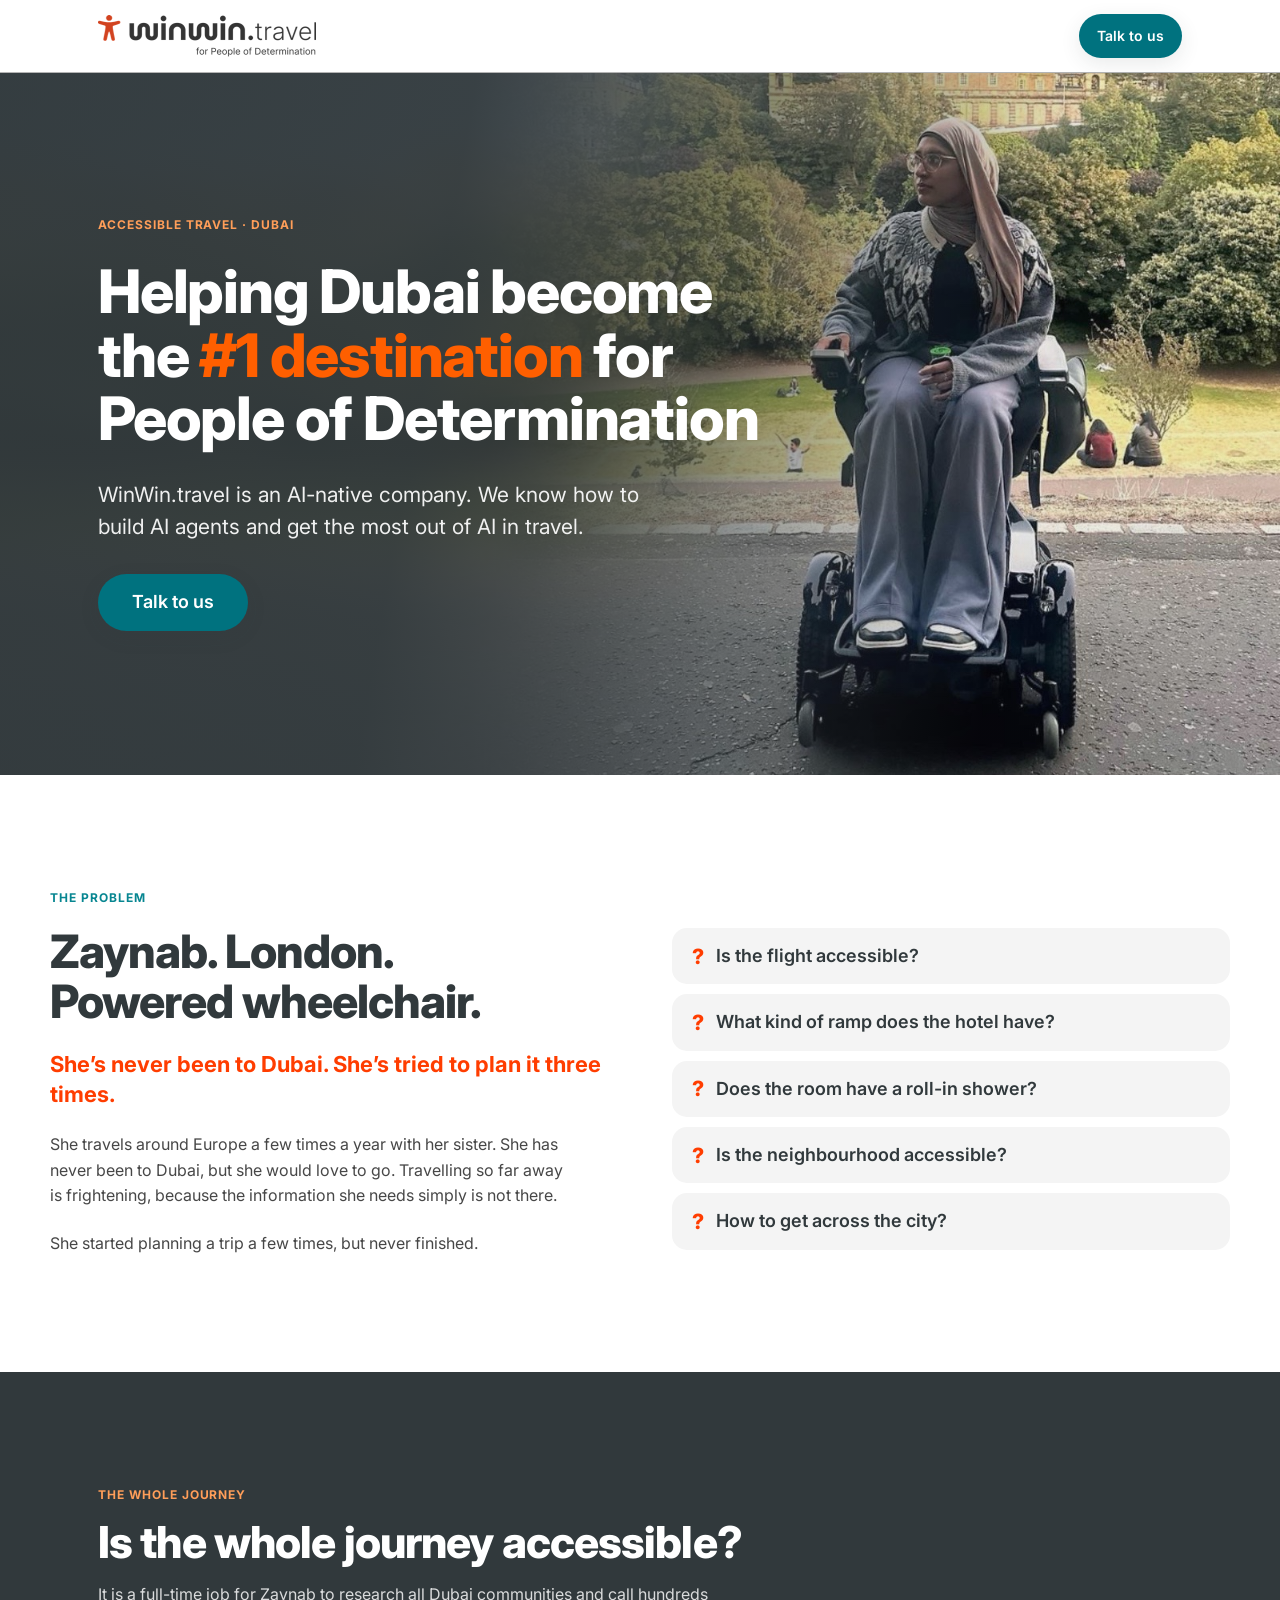
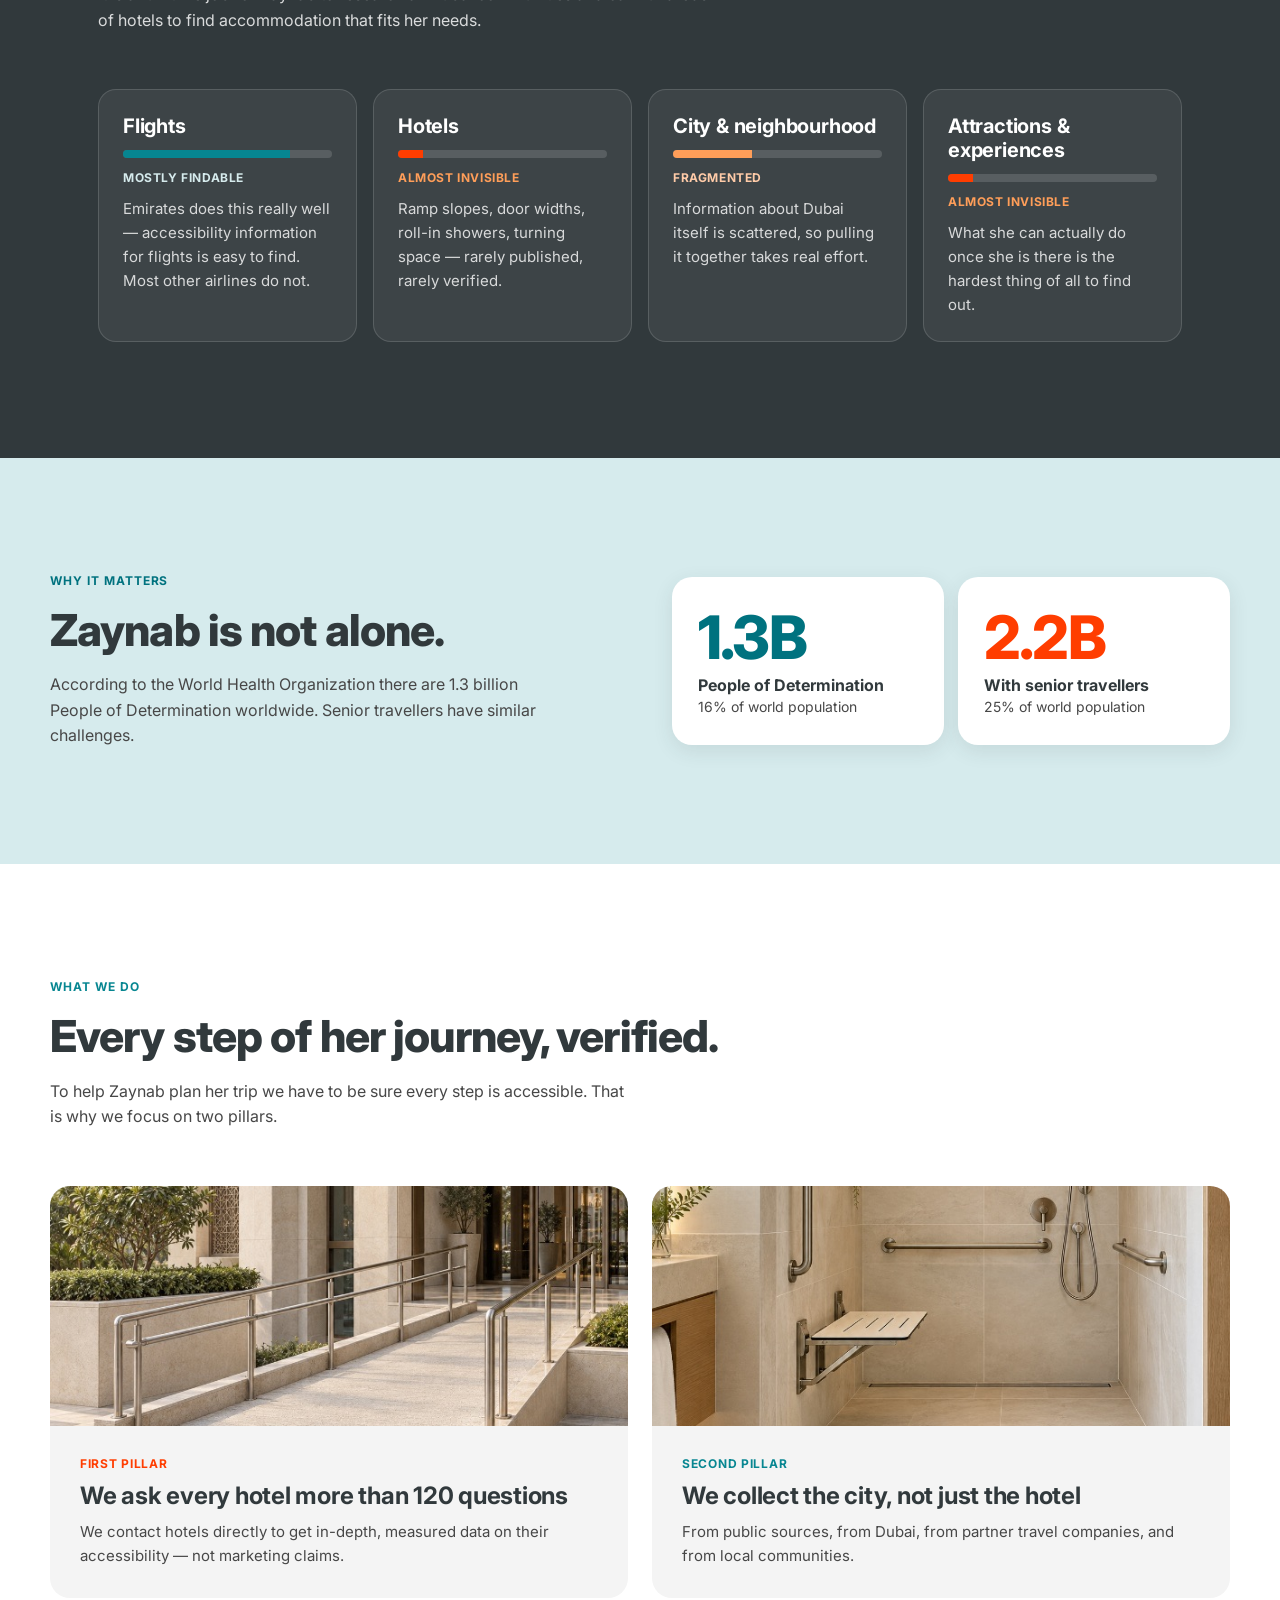
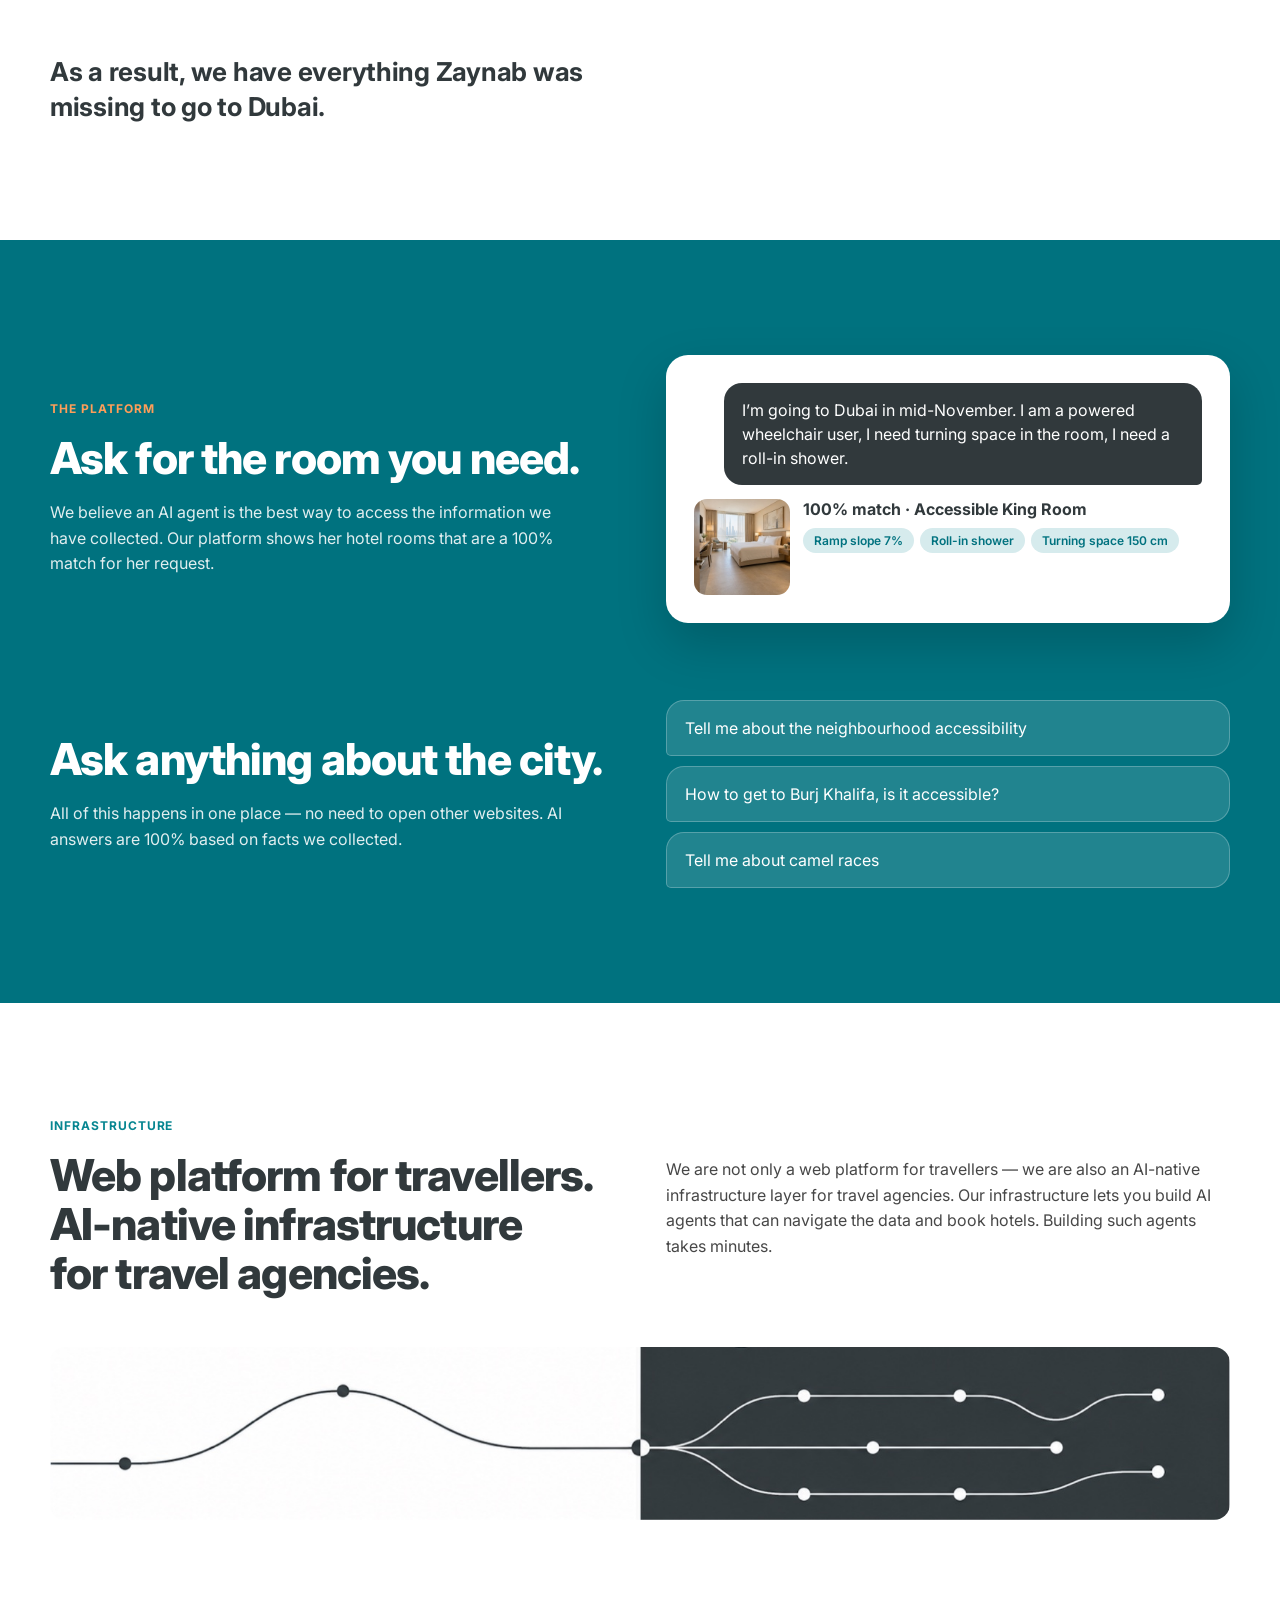
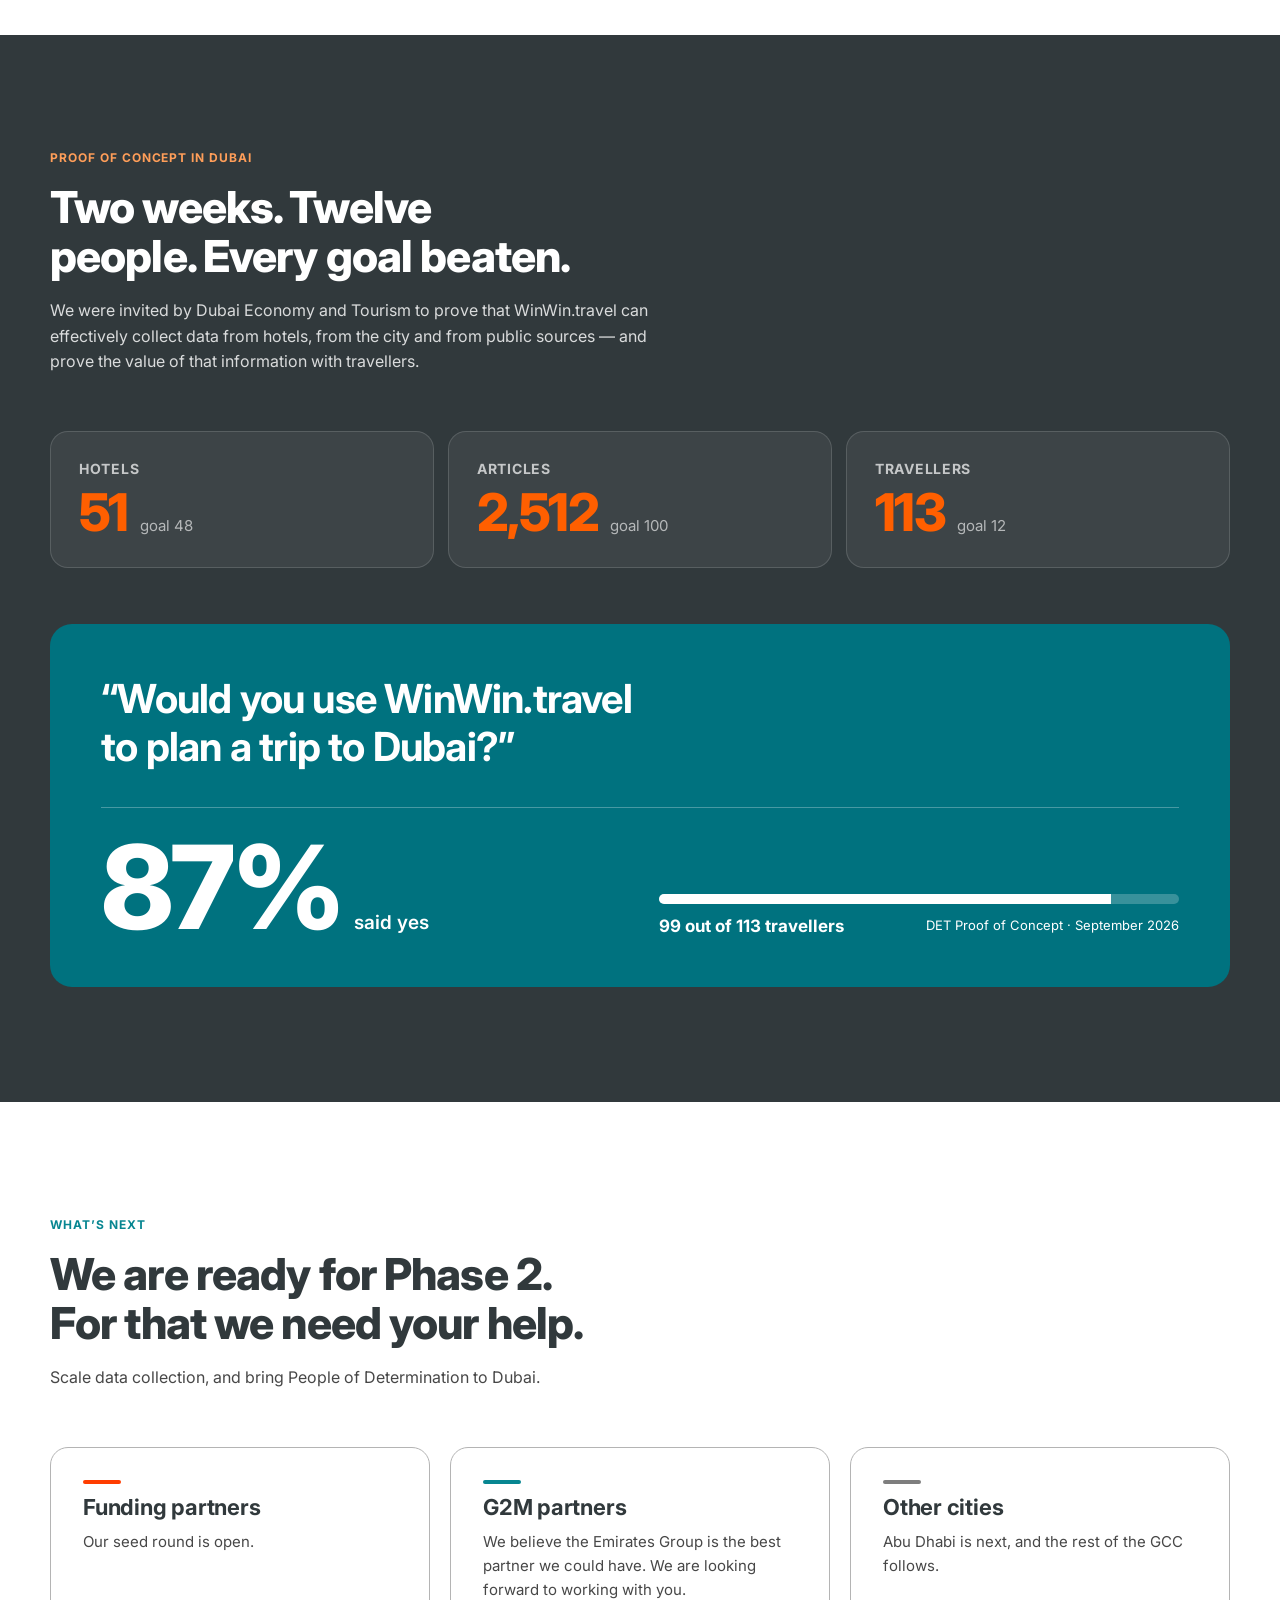
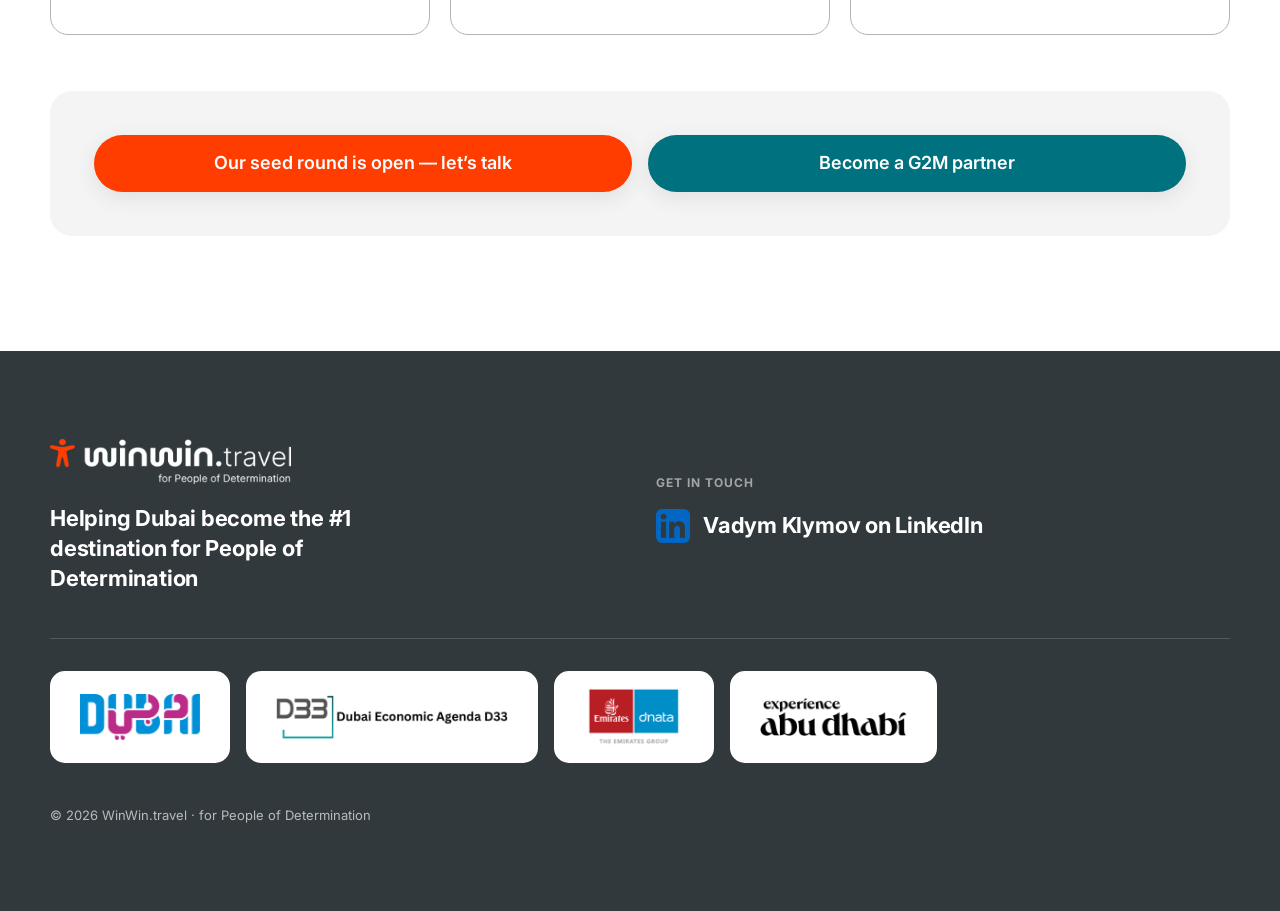
==== commit 448d6204: "Restructure the 87% proof-of-concept panel Quote leads at up to 40px, a rule under it, then 87% besi" ====
--- a/forsatek/index.html
+++ b/forsatek/index.html
@@ -361,24 +361,31 @@
 }
 .poc__goal { font-size: 15px; color: rgba(255,255,255,.62); }
 .survey {
-  display: grid; grid-template-columns: repeat(auto-fit, minmax(280px, 1fr));
-  gap: clamp(14px,4vw,48px); align-items: center;
-  padding: clamp(28px,4vw,48px) clamp(24px,4vw,48px);
+  display: flex; flex-direction: column; gap: clamp(24px,3.5vw,36px);
+  padding: clamp(28px,4vw,56px) clamp(24px,4vw,56px);
   border-radius: 22px; background: var(--primary-200);
 }
-.survey__share { display: flex; flex-direction: column; gap: 6px; min-width: 0; }
+.survey__quote {
+  font-size: clamp(24px,3.4vw,40px); font-weight: 700; line-height: 1.2;
+  letter-spacing: -0.02em; max-width: 24ch; text-wrap: balance;
+}
+.survey__result {
+  display: grid; grid-template-columns: repeat(auto-fit, minmax(240px, 1fr));
+  gap: clamp(20px,3vw,48px); align-items: end;
+  padding-top: clamp(20px,3vw,32px);
+  border-top: 1px solid rgba(255,255,255,.28);
+}
+.survey__share { display: flex; align-items: baseline; gap: 14px; min-width: 0; }
 .survey__pct {
   font-size: clamp(76px,10vw,116px); font-weight: 800;
-  letter-spacing: -0.04em; line-height: .9;
-}
-.survey__count { font-size: 16px; font-weight: 600; line-height: 1.4; }
-.survey__copy { display: flex; flex-direction: column; gap: 16px; min-width: 0; }
-.survey__quote {
-  font-size: clamp(20px,2.2vw,26px); font-weight: 700; line-height: 1.3;
-  letter-spacing: -0.01em;
-}
-.survey__note { font-size: 13px; line-height: 1.5; color: rgba(255,255,255,.85); }
-.survey__ctas { display: flex; flex-wrap: wrap; gap: 10px; }
+  letter-spacing: -0.04em; line-height: .82;
+}
+.survey__said { font-size: clamp(16px,1.8vw,19px); font-weight: 600; line-height: 1.3; }
+.survey__meter { display: flex; flex-direction: column; gap: 12px; min-width: 0; }
+.meter--survey { height: 10px; background: rgba(255,255,255,.22); }
+.survey__legend { display: flex; flex-wrap: wrap; justify-content: space-between; gap: 8px 16px; }
+.survey__count { font-size: clamp(15px,1.7vw,17px); font-weight: 700; }
+.survey__note { font-size: 13px; line-height: 1.5; color: #FFFFFF; }
 
 /* ---------- what's next ---------- */
 .next__wrap { gap: clamp(24px,5vw,56px); }
@@ -708,18 +715,18 @@
     </div>
 
     <div class="survey">
-      <div class="survey__share">
-        <span class="survey__pct">87%</span>
-        <span class="survey__count">99 out of 113 said yes.</span>
-      </div>
-      <div class="survey__copy">
-        <p class="survey__quote">&ldquo;Would you use WinWin.travel to plan a trip to Dubai?&rdquo;</p>
-        <p class="survey__note">113 travellers surveyed &middot; DET Proof of Concept &middot; September 2026</p>
-        <div class="survey__ctas">
-          <!-- LINKEDIN-CTA -->
-          <a class="btn btn--md btn--white" href="https://www.linkedin.com/in/vadym-klymov/" target="_blank" rel="noopener">Our seed round is open &mdash; let&rsquo;s talk</a>
-          <!-- LINKEDIN-CTA -->
-          <a class="btn btn--md btn--white" href="https://www.linkedin.com/in/vadym-klymov/" target="_blank" rel="noopener">Become a G2M partner</a>
+      <p class="survey__quote">&ldquo;Would you use WinWin.travel to plan a trip to Dubai?&rdquo;</p>
+      <div class="survey__result">
+        <div class="survey__share">
+          <span class="survey__pct">87%</span>
+          <span class="survey__said">said yes</span>
+        </div>
+        <div class="survey__meter">
+          <div class="meter meter--survey"><div class="meter__fill" style="width: 87%; background: #FFFFFF"></div></div>
+          <div class="survey__legend">
+            <span class="survey__count">99 out of 113 travellers</span>
+            <span class="survey__note">DET Proof of Concept &middot; September 2026</span>
+          </div>
         </div>
       </div>
     </div>
